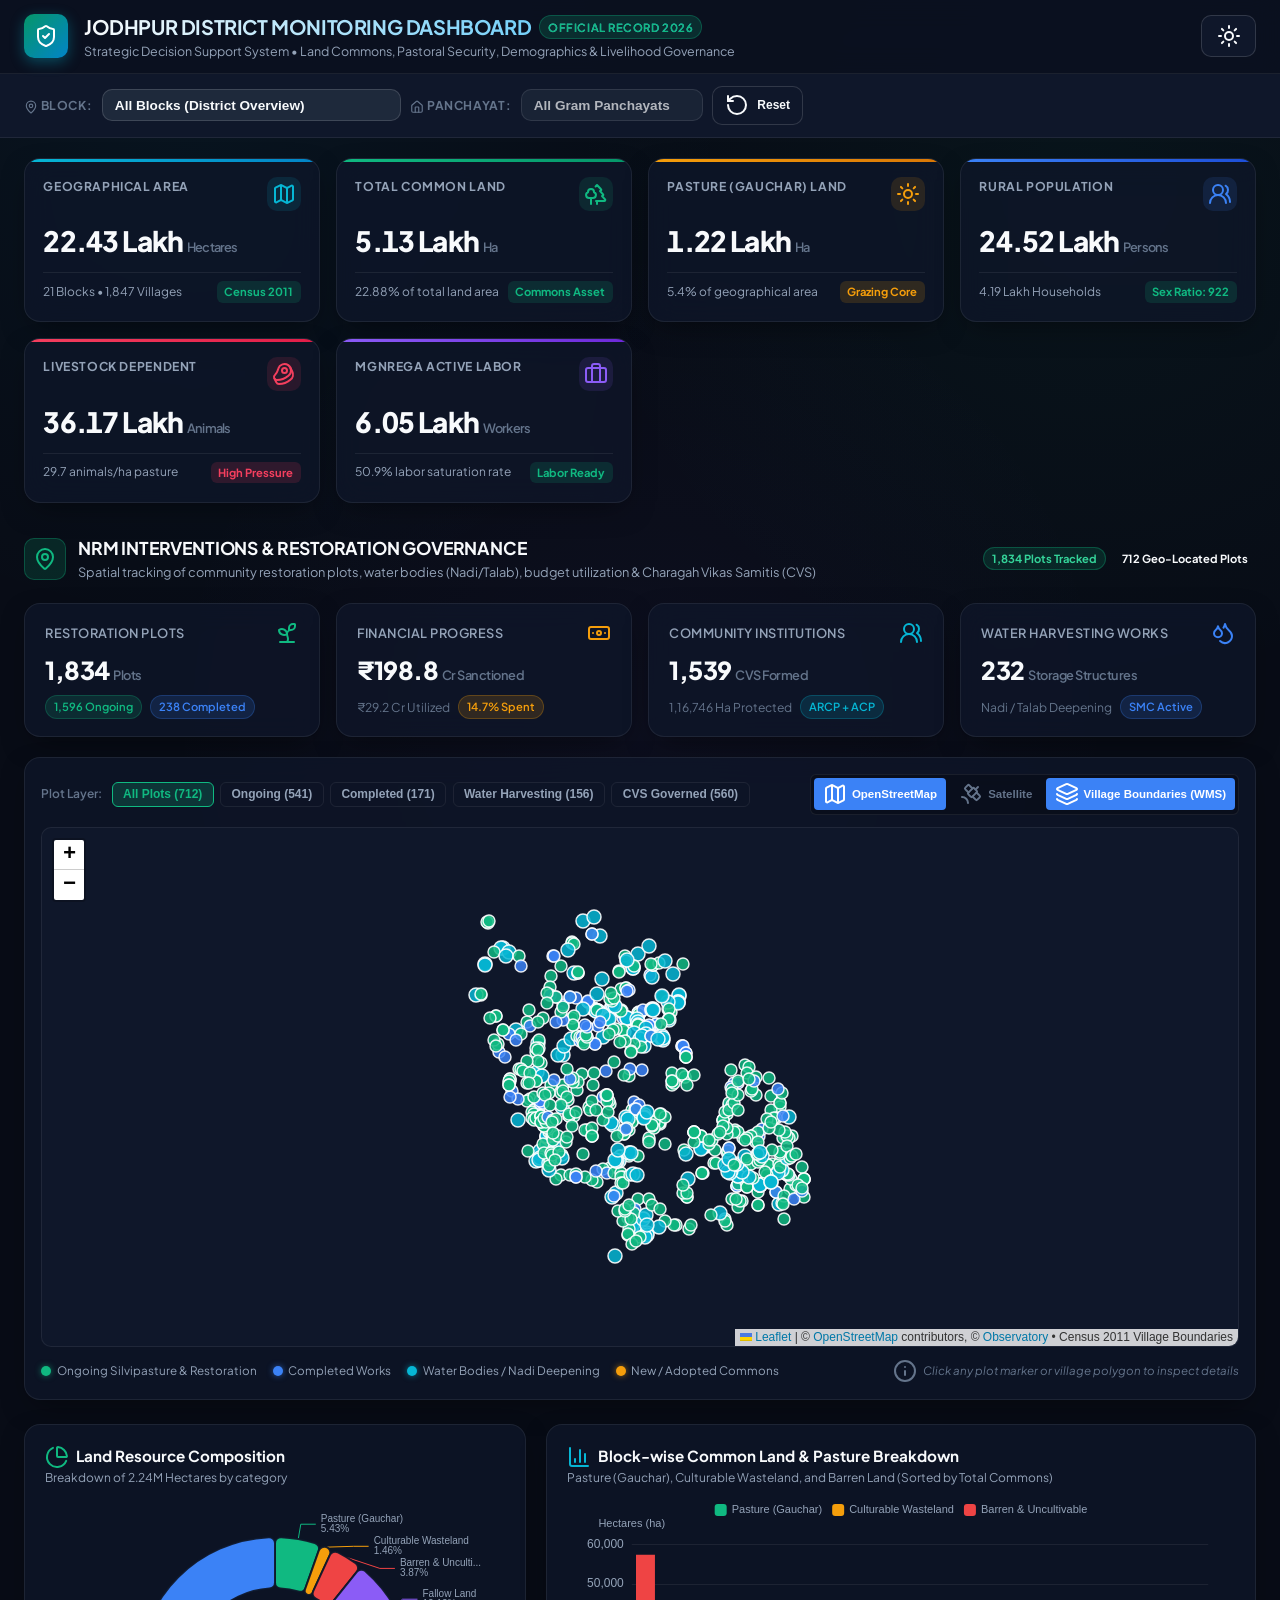
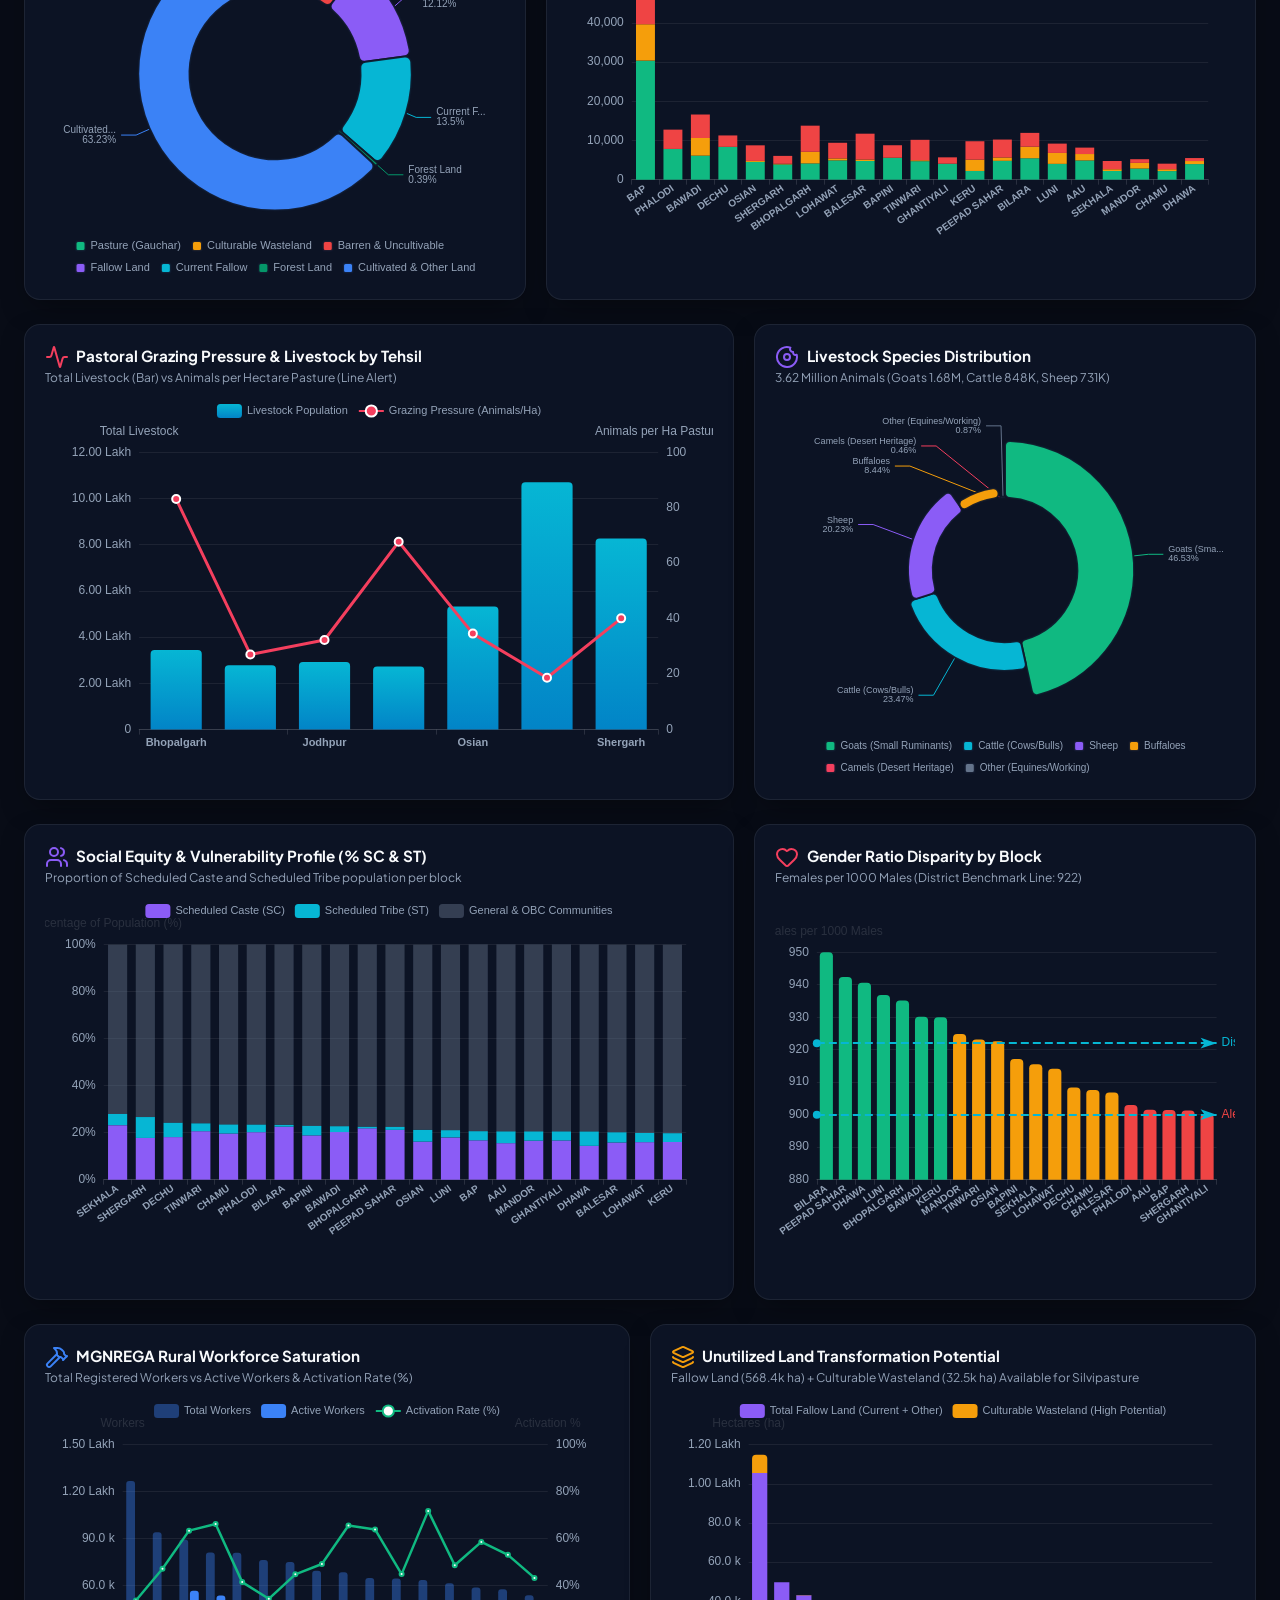
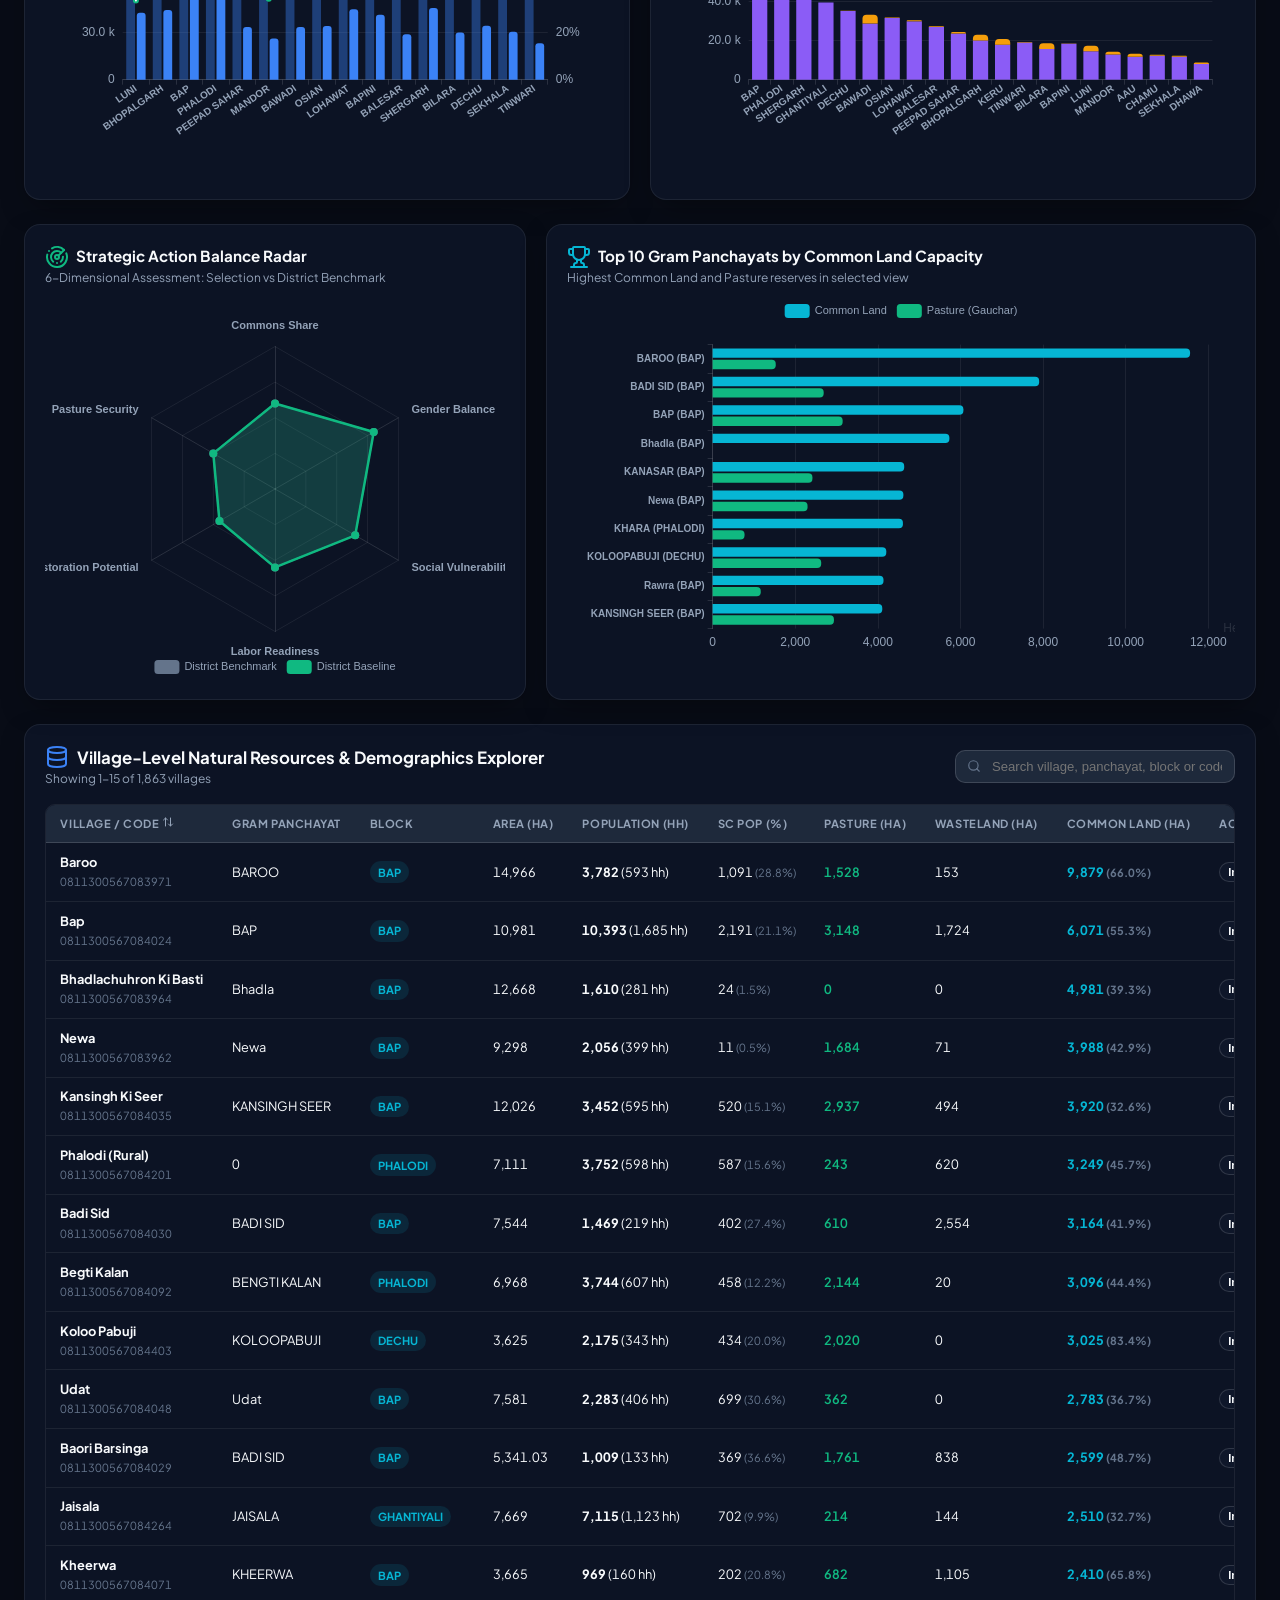
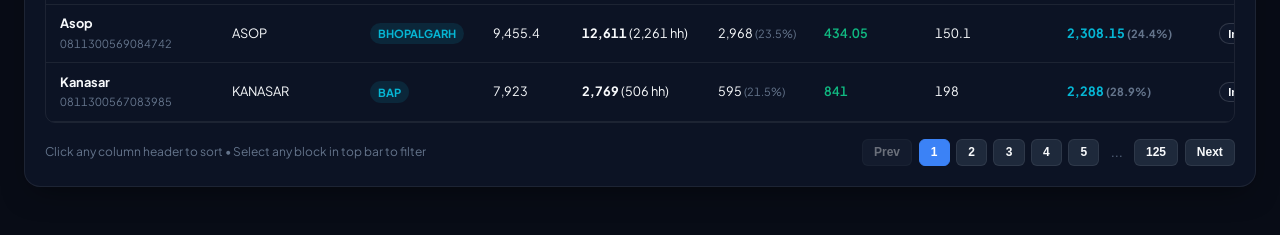
==== index.html @ 59f3d068 "initial Design" ====
<!DOCTYPE html>
<html lang="en" data-theme="dark">

<head>
  <meta charset="UTF-8">
  <meta name="viewport" content="width=device-width, initial-scale=1.0">
  <title>Jodhpur District Strategic Monitoring & Decision Support Dashboard | Natural Resources, Commons & Rural
    Governance</title>
  <meta name="description"
    content="Professional Decision Support System for Jodhpur District: Comprehensive monitoring of Land Commons, Pastureland (Gauchar), Wasteland Restoration, Livestock Grazing Pressure, Demographics, and MGNREGA Workforce.">
  <meta name="referrer" content="no-referrer-when-downgrade">

  <!-- Google Fonts: Plus Jakarta Sans & Inter -->
  <link rel="preconnect" href="https://fonts.googleapis.com">
  <link rel="preconnect" href="https://fonts.gstatic.com" crossorigin>
  <link
    href="https://fonts.googleapis.com/css2?family=Plus+Jakarta+Sans:wght@400;500;600;700;800&family=Inter:wght@400;500;600;700&display=swap"
    rel="stylesheet">

  <!-- Stylesheets -->
  <link rel="stylesheet" href="assets/css/leaflet.css">
  <link rel="stylesheet" href="assets/css/style.css">
</head>

<body>

  <!-- Global Loader -->
  <div id="global-loader"
    style="position:fixed;inset:0;background:rgba(8,12,22,0.85);backdrop-filter:blur(10px);z-index:9999;display:none;align-items:center;justify-content:center;flex-direction:column;gap:1rem;color:#f8fafc;">
    <div
      style="width:48px;height:48px;border:3px solid rgba(56,189,248,0.2);border-top-color:#38bdf8;border-radius:50%;animation:spin 0.8s linear infinite;">
    </div>
    <div style="font-weight:600;font-size:0.9rem;letter-spacing:0.02em;">Loading Jodhpur Analytics Data...</div>
  </div>
  <style>
    @keyframes spin {
      to {
        transform: rotate(360deg);
      }
    }
  </style>

  <!-- Application Header -->
  <header class="app-header">
    <div class="header-container">
      <div class="brand-section">
        <div class="brand-icon">
          <i data-lucide="shield-check"></i>
        </div>
        <div class="brand-title">
          <h1>
            JODHPUR DISTRICT MONITORING DASHBOARD
            <span class="brand-badge">Official Record 2026</span>
          </h1>
          <div class="brand-subtitle">Strategic Decision Support System • Land Commons, Pastoral Security, Demographics
            & Livelihood Governance</div>
        </div>
      </div>

      <div class="header-actions">
        <!-- Side-by-Side Compare Button -->
        <!-- <button id="open-compare-btn" class="btn-pill" title="Compare any 2 blocks side-by-side">
          <i data-lucide="columns-2"></i> Compare Blocks
        </button> -->

        <!-- Export Excel -->
        <!-- <button id="export-excel-btn" class="btn-pill emerald" title="Export currently filtered village data to Excel">
          <i data-lucide="sheet"></i> Export Excel
        </button> -->

        <!-- Print / PDF -->
        <!-- <button id="print-report-btn" class="btn-pill" title="Print or save as executive PDF report">
          <i data-lucide="printer"></i> PDF Report
        </button> -->

        <!-- Theme Toggle -->
        <button id="theme-toggle-btn" class="btn-pill" title="Toggle Dark / Light Theme" aria-label="Toggle theme">
          <i id="theme-icon" data-lucide="sun"></i>
        </button>
      </div>
    </div>
  </header>

  <!-- Strategic Filter & Decision Bar -->
  <nav class="filter-bar" aria-label="Filters and decision triggers">
    <div class="filter-container">
      <div class="filter-group">
        <span class="filter-label"><i data-lucide="map-pin"
            style="width:14px;height:14px;display:inline-block;vertical-align:middle;"></i> Block:</span>
        <select id="block-select" class="custom-select" aria-label="Select Block">
          <option value="ALL">All Blocks (District Overview)</option>
        </select>

        <span class="filter-label"><i data-lucide="home"
            style="width:14px;height:14px;display:inline-block;vertical-align:middle;"></i> Panchayat:</span>
        <select id="panchayat-select" class="custom-select" aria-label="Select Gram Panchayat" disabled>
          <option value="ALL">All Gram Panchayats</option>
        </select>

        <button id="reset-filters-btn" class="btn-pill" style="padding:0.4rem 0.75rem;font-size:0.75rem;">
          <i data-lucide="rotate-ccw"></i> Reset
        </button>
      </div>

      <!-- Quick Decision Triggers -->
      <!-- <div class="decision-tags" role="toolbar" aria-label="Quick Decision Filters">
        <span class="filter-label">Decision Filters:</span>
        <button class="decision-tag active" data-filter="ALL">
          <i data-lucide="layout-grid"></i> All District
        </button>
        <button class="decision-tag alert" data-filter="CRITICAL_PASTURE_DEFICIT" title="Blocks with acute grazing stress & pasture deficits">
          <i data-lucide="alert-triangle"></i> 🚨 Pasture Deficit
        </button>
        <button class="decision-tag opportunity" data-filter="HIGH_RESTORATION_POTENTIAL" title="Blocks with high culturable wasteland & restoration scope">
          <i data-lucide="sprout"></i> 🌱 Wasteland Scope
        </button>
        <button class="decision-tag equity" data-filter="HIGH_MARGINALIZED_POP" title="Blocks with high SC & ST population (>25%)">
          <i data-lucide="users"></i> 👥 SC/ST Priority
        </button>
        <button class="decision-tag" data-filter="LABOR_SURPLUS_AVAILABLE" title="Blocks with high MGNREGA workforce activation">
          <i data-lucide="hammer"></i> 💼 Active Labor
        </button>
        <button class="decision-tag" data-filter="GENDER_RATIO_ALERT" title="Blocks with sex ratio below 915 females / 1000 males">
          <i data-lucide="scale"></i> ⚖️ Low Sex Ratio
        </button>
      </div> -->
    </div>
  </nav>

  <!-- Main Canvas -->
  <main class="main-canvas">

    <!-- Action Directives Banner -->
    <!-- <section class="action-banner" aria-live="polite">
      <div class="action-banner-text">
        <div class="action-banner-icon">
          <i data-lucide="bell-ring"></i>
        </div>
        <div class="action-banner-content">
          <h4 id="action-banner-title">Jodhpur District Strategic Overview — 21 Blocks, 642 Panchayats, 1,863 Villages
          </h4>
          <p id="action-banner-desc">Total Geographical Area: 2.24 Million Ha | Common Land: 513,121 Ha (22.9%) | 3.62
            Million Livestock dependent on 121,883 Ha Pasture.</p>
        </div>
      </div>
      <div>
        <span id="action-banner-badge" class="decision-badge green">District Active</span>
      </div>
    </section> -->

    <!-- Executive KPI Grid (6 Cards) -->
    <section class="kpi-grid" aria-label="District Summary Metrics">
      <!-- 1. Total Land -->
      <article class="kpi-card"
        style="--kpi-gradient:var(--grad-cyan);--kpi-bg:rgba(6,182,212,0.12);--kpi-color:var(--accent-cyan);">
        <div class="kpi-header">
          <span class="kpi-title">Geographical Area</span>
          <div class="kpi-icon-wrap"><i data-lucide="map"></i></div>
        </div>
        <div class="kpi-value-row">
          <span id="kpi-area-val" class="kpi-value">2.24 M <span class="kpi-unit">Hectares</span></span>
        </div>
        <div class="kpi-footer">
          <span id="kpi-area-sub">21 Blocks • 1,863 Villages</span>
          <span class="kpi-badge">Census 2011</span>
        </div>
      </article>

      <!-- 2. Common Land -->
      <article class="kpi-card"
        style="--kpi-gradient:var(--grad-emerald);--kpi-bg:rgba(16,185,129,0.12);--kpi-color:var(--accent-emerald);">
        <div class="kpi-header">
          <span class="kpi-title">Total Common Land</span>
          <div class="kpi-icon-wrap"><i data-lucide="trees"></i></div>
        </div>
        <div class="kpi-value-row">
          <span id="kpi-commons-val" class="kpi-value">507.9 k <span class="kpi-unit">Ha</span></span>
        </div>
        <div class="kpi-footer">
          <span id="kpi-commons-sub">22.9% of district land</span>
          <span class="kpi-badge">Commons Asset</span>
        </div>
      </article>

      <!-- 3. Pasture Land -->
      <article class="kpi-card"
        style="--kpi-gradient:var(--grad-amber);--kpi-bg:rgba(245,158,11,0.12);--kpi-color:var(--accent-amber);">
        <div class="kpi-header">
          <span class="kpi-title">Pasture (Gauchar) Land</span>
          <div class="kpi-icon-wrap"><i data-lucide="sun"></i></div>
        </div>
        <div class="kpi-value-row">
          <span id="kpi-pasture-val" class="kpi-value">121.1 k <span class="kpi-unit">Ha</span></span>
        </div>
        <div class="kpi-footer">
          <span id="kpi-pasture-sub">5.5% of total land</span>
          <span class="kpi-badge warn">Grazing Core</span>
        </div>
      </article>

      <!-- 4. Population & Households -->
      <article class="kpi-card"
        style="--kpi-gradient:var(--grad-blue);--kpi-bg:rgba(59,130,246,0.12);--kpi-color:var(--accent-blue);">
        <div class="kpi-header">
          <span class="kpi-title">Rural Population</span>
          <div class="kpi-icon-wrap"><i data-lucide="users-2"></i></div>
        </div>
        <div class="kpi-value-row">
          <span id="kpi-pop-val" class="kpi-value">2.42 M <span class="kpi-unit">Persons</span></span>
        </div>
        <div class="kpi-footer">
          <span id="kpi-pop-sub">414,223 Households</span>
          <span class="kpi-badge">Sex Ratio: 922</span>
        </div>
      </article>

      <!-- 5. Livestock Dependent -->
      <article class="kpi-card"
        style="--kpi-gradient:var(--grad-rose);--kpi-bg:rgba(244,63,94,0.12);--kpi-color:var(--accent-rose);">
        <div class="kpi-header">
          <span class="kpi-title">Livestock Dependent</span>
          <div class="kpi-icon-wrap"><i data-lucide="beef"></i></div>
        </div>
        <div class="kpi-value-row">
          <span id="kpi-livestock-val" class="kpi-value">3.62 M <span class="kpi-unit">Animals</span></span>
        </div>
        <div class="kpi-footer">
          <span id="kpi-livestock-sub">29.9 animals/ha pasture</span>
          <span class="kpi-badge alert">High Pressure</span>
        </div>
      </article>

      <!-- 6. MGNREGA Active Workforce -->
      <article class="kpi-card"
        style="--kpi-gradient:var(--grad-violet);--kpi-bg:rgba(139,92,246,0.12);--kpi-color:var(--accent-violet);">
        <div class="kpi-header">
          <span class="kpi-title">MGNREGA Active Labor</span>
          <div class="kpi-icon-wrap"><i data-lucide="briefcase"></i></div>
        </div>
        <div class="kpi-value-row">
          <span id="kpi-mgnrega-val" class="kpi-value">603.6 k <span class="kpi-unit">Workers</span></span>
        </div>
        <div class="kpi-footer">
          <span id="kpi-mgnrega-sub">443,892 Active Job Cards</span>
          <span class="kpi-badge">Labor Ready</span>
        </div>
      </article>
    </section>

    <!-- SECTION: NRM Restoration Interventions & Geo-Spatial Map -->
    <section class="nrm-section" aria-label="NRM Interventions and Geo-Spatial Base Map">
      <div class="nrm-section-header">
        <div class="nrm-title-group">
          <div class="nrm-icon-badge">
            <i data-lucide="map-pin"></i>
          </div>
          <div>
            <h2>NRM INTERVENTIONS & RESTORATION GOVERNANCE</h2>
            <p class="nrm-subtitle">Spatial tracking of community restoration plots, water bodies (Nadi/Talab), budget
              utilization & Charagah Vikas Samitis (CVS)</p>
          </div>
        </div>
        <div class="nrm-badge-group">
          <span class="decision-badge green" id="nrm-total-plots-badge">1,834 Plots Tracked</span>
          <span class="decision-badge blue" id="nrm-mapped-plots-badge">712 Geo-Located Plots</span>
        </div>
      </div>

      <!-- 4 NRM Key Metric Cards -->
      <div class="nrm-kpi-grid">
        <div class="nrm-kpi-card">
          <div class="nrm-kpi-head">
            <span class="nrm-kpi-label">Restoration Plots</span>
            <i data-lucide="sprout" style="color:var(--accent-emerald);"></i>
          </div>
          <div class="nrm-kpi-val" id="nrm-plots-val">1,834 <span class="kpi-unit">Plots</span></div>
          <div class="nrm-kpi-sub" id="nrm-plots-sub">
            <span class="status-pill green">1,121 Ongoing</span>
            <span class="status-pill blue">219 Completed</span>
          </div>
        </div>

        <div class="nrm-kpi-card">
          <div class="nrm-kpi-head">
            <span class="nrm-kpi-label">Financial Progress</span>
            <i data-lucide="banknote" style="color:var(--accent-amber);"></i>
          </div>
          <div class="nrm-kpi-val" id="nrm-budget-val">₹198.8 <span class="kpi-unit">Cr Sanctioned</span></div>
          <div class="nrm-kpi-sub" id="nrm-budget-sub">
            <span>₹29.2 Cr Utilized</span>
            <span class="status-pill amber">14.7% Spent</span>
          </div>
        </div>

        <div class="nrm-kpi-card">
          <div class="nrm-kpi-head">
            <span class="nrm-kpi-label">Community Institutions</span>
            <i data-lucide="users-2" style="color:var(--accent-cyan);"></i>
          </div>
          <div class="nrm-kpi-val" id="nrm-cvs-val">1,539 <span class="kpi-unit">CVS Formed</span></div>
          <div class="nrm-kpi-sub" id="nrm-cvs-sub">
            <span>116,746 Ha Protected</span>
            <span class="status-pill cyan">ARCP + ACP</span>
          </div>
        </div>

        <div class="nrm-kpi-card">
          <div class="nrm-kpi-head">
            <span class="nrm-kpi-label">Water Harvesting Works</span>
            <i data-lucide="droplets" style="color:var(--accent-blue);"></i>
          </div>
          <div class="nrm-kpi-val" id="nrm-water-val">232 <span class="kpi-unit">Storage Structures</span></div>
          <div class="nrm-kpi-sub" id="nrm-water-sub">
            <span>Nadi / Talab Deepening</span>
            <span class="status-pill blue">SMC Active</span>
          </div>
        </div>
      </div>

      <!-- Interactive Map Card -->
      <div class="map-card">
        <div class="map-card-toolbar">
          <div class="map-filter-group" role="toolbar" aria-label="Map Plot Filters">
            <span class="map-filter-label">Plot Layer:</span>
            <button class="map-filter-btn active" data-map-filter="ALL">All Plots (<span
                id="map-cnt-all">712</span>)</button>
            <button class="map-filter-btn" data-map-filter="ONGOING">Ongoing (<span
                id="map-cnt-ongoing">480</span>)</button>
            <button class="map-filter-btn" data-map-filter="COMPLETED">Completed (<span
                id="map-cnt-completed">160</span>)</button>
            <button class="map-filter-btn" data-map-filter="WATER">Water Harvesting (<span
                id="map-cnt-water">110</span>)</button>
            <button class="map-filter-btn" data-map-filter="CVS">CVS Governed (<span
                id="map-cnt-cvs">620</span>)</button>
          </div>
          <div class="map-layer-selector">
            <button class="map-layer-btn active" data-layer="osm"><i data-lucide="map"></i> OpenStreetMap</button>
            <button class="map-layer-btn" data-layer="satellite"><i data-lucide="satellite"></i> Satellite</button>
            <button id="toggle-wms-boundary-btn" class="map-layer-btn active"
              title="Toggle 2011 Village Boundaries (GeoServer WMS dist_code = '910811300000000000')"><i
                data-lucide="layers"></i> Village Boundaries (WMS)</button>
          </div>
        </div>

        <!-- Leaflet Map Container -->
        <div id="nrm-map" class="map-container"></div>

        <!-- Map Footer & Legend -->
        <div class="map-footer">
          <div class="map-legend">
            <span class="legend-item"><span class="legend-dot green"></span> Ongoing Silvipasture & Restoration</span>
            <span class="legend-item"><span class="legend-dot blue"></span> Completed Works</span>
            <span class="legend-item"><span class="legend-dot cyan"></span> Water Bodies / Nadi Deepening</span>
            <span class="legend-item"><span class="legend-dot amber"></span> New / Adopted Commons</span>
          </div>
          <div class="map-hint" id="map-status-info">
            <i data-lucide="info"></i> Click any plot marker or village polygon to inspect details
          </div>
        </div>
      </div>
    </section>
    <section class="charts-grid-2">
      <!-- Donut: Land Use Composition -->
      <div class="chart-card col-5">
        <div class="chart-card-header">
          <div class="chart-title-wrap">
            <h3><i data-lucide="pie-chart" style="color:var(--accent-emerald);"></i> Land Resource Composition</h3>
            <p>Breakdown of 2.24M Hectares by category</p>
          </div>
        </div>
        <div id="chart-land-distribution" class="chart-container"></div>
      </div>

      <!-- Stacked Bar: Block-wise Commons & Pasture -->
      <div class="chart-card col-7">
        <div class="chart-card-header">
          <div class="chart-title-wrap">
            <h3><i data-lucide="bar-chart-3" style="color:var(--accent-cyan);"></i> Block-wise Common Land & Pasture
              Breakdown</h3>
            <p>Pasture (Gauchar), Culturable Wasteland, and Barren Land (Sorted by Total Commons)</p>
          </div>
        </div>
        <div id="chart-commons-bar" class="chart-container"></div>
      </div>
    </section>

    <!-- SECTION C: Pastoral Economy & Grazing Stress -->
    <section class="charts-grid-2">
      <!-- Dual Axis: Tehsil Grazing Pressure -->
      <div class="chart-card col-7">
        <div class="chart-card-header">
          <div class="chart-title-wrap">
            <h3><i data-lucide="activity" style="color:var(--accent-rose);"></i> Pastoral Grazing Pressure & Livestock
              by Tehsil</h3>
            <p>Total Livestock (Bar) vs Animals per Hectare Pasture (Line Alert)</p>
          </div>
        </div>
        <div id="chart-grazing-pressure" class="chart-container"></div>
      </div>

      <!-- Polar Area: Livestock Species -->
      <div class="chart-card col-5">
        <div class="chart-card-header">
          <div class="chart-title-wrap">
            <h3><i data-lucide="donut" style="color:var(--accent-violet);"></i> Livestock Species Distribution</h3>
            <p>3.62 Million Animals (Goats 1.68M, Cattle 848K, Sheep 731K)</p>
          </div>
        </div>
        <div id="chart-livestock-species" class="chart-container"></div>
      </div>
    </section>

    <!-- SECTION D: Social Inclusion & Demographic Disparity -->
    <section class="charts-grid-2">
      <!-- Stacked: Social Equity -->
      <div class="chart-card col-7">
        <div class="chart-card-header">
          <div class="chart-title-wrap">
            <h3><i data-lucide="users" style="color:var(--accent-violet);"></i> Social Equity & Vulnerability Profile (%
              SC & ST)</h3>
            <p>Proportion of Scheduled Caste and Scheduled Tribe population per block</p>
          </div>
        </div>
        <div id="chart-social-equity" class="chart-container"></div>
      </div>

      <!-- Bar: Sex Ratio -->
      <div class="chart-card col-5">
        <div class="chart-card-header">
          <div class="chart-title-wrap">
            <h3><i data-lucide="heart" style="color:var(--accent-rose);"></i> Gender Ratio Disparity by Block</h3>
            <p>Females per 1000 Males (District Benchmark Line: 922)</p>
          </div>
        </div>
        <div id="chart-sex-ratio" class="chart-container"></div>
      </div>
    </section>

    <!-- SECTION E: Labor Capacity & Unutilized Land Transformation -->
    <section class="charts-grid-2">
      <!-- MGNREGA Saturation -->
      <div class="chart-card col-6">
        <div class="chart-card-header">
          <div class="chart-title-wrap">
            <h3><i data-lucide="hammer" style="color:var(--accent-blue);"></i> MGNREGA Rural Workforce Saturation</h3>
            <p>Total Registered Workers vs Active Workers & Activation Rate (%)</p>
          </div>
        </div>
        <div id="chart-mgnrega" class="chart-container"></div>
      </div>

      <!-- Fallow & Wasteland -->
      <div class="chart-card col-6">
        <div class="chart-card-header">
          <div class="chart-title-wrap">
            <h3><i data-lucide="layers" style="color:var(--accent-amber);"></i> Unutilized Land Transformation Potential
            </h3>
            <p>Fallow Land (568.4k ha) + Culturable Wasteland (32.5k ha) Available for Silvipasture</p>
          </div>
        </div>
        <div id="chart-fallow-wasteland" class="chart-container"></div>
      </div>
    </section>

    <!-- SECTION F: Multi-Dimensional Action Radar & Top Panchayats -->
    <section class="charts-grid-2">
      <!-- Radar: Strategic Pillars -->
      <div class="chart-card col-5">
        <div class="chart-card-header">
          <div class="chart-title-wrap">
            <h3><i data-lucide="radar" style="color:var(--accent-emerald);"></i> Strategic Action Balance Radar</h3>
            <p>6-Dimensional Assessment: Selection vs District Benchmark</p>
          </div>
        </div>
        <div id="chart-strategic-radar" class="chart-container"></div>
      </div>

      <!-- Horizontal Bar: Top Panchayats -->
      <div class="chart-card col-7">
        <div class="chart-card-header">
          <div class="chart-title-wrap">
            <h3><i data-lucide="trophy" style="color:var(--accent-cyan);"></i> Top 10 Gram Panchayats by Common Land
              Capacity</h3>
            <p>Highest Common Land and Pasture reserves in selected view</p>
          </div>
        </div>
        <div id="chart-top-panchayats" class="chart-container"></div>
      </div>
    </section>

    <!-- SECTION G: Interactive Village Data Explorer & Table -->
    <section class="table-card" aria-label="Village Dataset Explorer">
      <div class="table-toolbar">
        <div>
          <h3 style="font-size:1.05rem;font-weight:700;display:flex;align-items:center;gap:0.5rem;">
            <i data-lucide="database" style="color:var(--accent-blue);"></i>
            Village-Level Natural Resources & Demographics Explorer
          </h3>
          <p id="table-count-info" style="font-size:0.75rem;color:var(--text-secondary);">Showing 1,863 Villages across
            Jodhpur District</p>
        </div>

        <div style="display:flex;align-items:center;gap:0.75rem;flex-wrap:wrap;">
          <div class="search-input-wrap">
            <i data-lucide="search" class="search-icon"></i>
            <input type="text" id="village-search" class="search-input"
              placeholder="Search village, panchayat, block or code..." aria-label="Search village records">
          </div>
          <!-- <button class="btn-pill emerald" onclick="document.getElementById('export-excel-btn').click();">
            <i data-lucide="download"></i> Excel Export
          </button> -->
        </div>
      </div>

      <div class="table-responsive">
        <table class="data-table" id="village-table">
          <thead>
            <tr>
              <th onclick="window.sortTable('v')" title="Sort by Village Name">Village / Code <i
                  data-lucide="arrow-up-down" style="width:12px;height:12px;display:inline;"></i></th>
              <th onclick="window.sortTable('p')" title="Sort by Panchayat">Gram Panchayat</th>
              <th onclick="window.sortTable('b')" title="Sort by Block">Block</th>
              <th onclick="window.sortTable('ga')" title="Sort by Geographical Area">Area (ha)</th>
              <th onclick="window.sortTable('pop')" title="Sort by Population">Population (HH)</th>
              <th onclick="window.sortTable('sc')" title="Sort by SC Population">SC Pop (%)</th>
              <th onclick="window.sortTable('pas')" title="Sort by Pasture Land">Pasture (ha)</th>
              <th onclick="window.sortTable('cw')" title="Sort by Wasteland">Wasteland (ha)</th>
              <th onclick="window.sortTable('com')" title="Sort by Common Land">Common Land (ha)</th>
              <th>Action</th>
            </tr>
          </thead>
          <tbody id="village-table-body">
            <!-- Dynamic rows populated via JS -->
          </tbody>
        </table>
      </div>

      <div class="table-pagination">
        <div style="font-size:0.75rem;color:var(--text-muted);">Click any column header to sort • Select any block in
          top bar to filter</div>
        <div id="pagination-buttons" class="pagination-controls"></div>
      </div>
    </section>

  </main>

  <!-- Side-by-Side Comparison Modal -->
  <div id="compare-modal" class="modal-overlay" role="dialog" aria-modal="true" aria-labelledby="compare-modal-title">
    <div class="modal-dialog">
      <div class="modal-header">
        <h3 id="compare-modal-title"><i data-lucide="columns-2"
            style="color:var(--accent-blue);display:inline-block;vertical-align:middle;margin-right:6px;"></i> Block
          Side-by-Side Comparison</h3>
        <button id="close-compare-btn" class="modal-close-btn" aria-label="Close modal">&times;</button>
      </div>

      <div class="compare-selectors">
        <div class="compare-block-box">
          <label style="font-size:0.78rem;font-weight:700;color:var(--accent-cyan);">Primary Block (Cyan):</label>
          <select id="compare-block-1" class="custom-select"></select>
        </div>
        <div class="compare-block-box">
          <label style="font-size:0.78rem;font-weight:700;color:var(--accent-amber);">Comparison Block (Amber):</label>
          <select id="compare-block-2" class="custom-select"></select>
        </div>
      </div>

      <div class="compare-grid">
        <div class="chart-card">
          <div class="chart-title-wrap">
            <h3>Multi-Pillar Strategic Radar</h3>
            <p>Commons, Pasture, Labor, Vulnerability & Gender</p>
          </div>
          <div id="compare-radar-chart" class="chart-container medium"></div>
        </div>
        <div class="chart-card">
          <div class="chart-title-wrap">
            <h3>Resource & Population Metrics</h3>
            <p>Direct volume comparison</p>
          </div>
          <div id="compare-bar-chart" class="chart-container medium"></div>
        </div>
      </div>
    </div>
  </div>

  <!-- Scripts -->
  <script src="assets/js/echarts.min.js"></script>
  <script src="assets/js/leaflet.js"></script>
  <script src="assets/js/lucide.min.js"></script>
  <script src="assets/js/xlsx.full.min.js"></script>
  <script src="assets/js/dashboard.js"></script>
</body>

</html>
---- assets/css/leaflet.css ----
/* required styles */

.leaflet-pane,
.leaflet-tile,
.leaflet-marker-icon,
.leaflet-marker-shadow,
.leaflet-tile-container,
.leaflet-pane > svg,
.leaflet-pane > canvas,
.leaflet-zoom-box,
.leaflet-image-layer,
.leaflet-layer {
	position: absolute;
	left: 0;
	top: 0;
	}
.leaflet-container {
	overflow: hidden;
	}
.leaflet-tile,
.leaflet-marker-icon,
.leaflet-marker-shadow {
	-webkit-user-select: none;
	   -moz-user-select: none;
	        user-select: none;
	  -webkit-user-drag: none;
	}
/* Prevents IE11 from highlighting tiles in blue */
.leaflet-tile::selection {
	background: transparent;
}
/* Safari renders non-retina tile on retina better with this, but Chrome is worse */
.leaflet-safari .leaflet-tile {
	image-rendering: -webkit-optimize-contrast;
	}
/* hack that prevents hw layers "stretching" when loading new tiles */
.leaflet-safari .leaflet-tile-container {
	width: 1600px;
	height: 1600px;
	-webkit-transform-origin: 0 0;
	}
.leaflet-marker-icon,
.leaflet-marker-shadow {
	display: block;
	}
/* .leaflet-container svg: reset svg max-width decleration shipped in Joomla! (joomla.org) 3.x */
/* .leaflet-container img: map is broken in FF if you have max-width: 100% on tiles */
.leaflet-container .leaflet-overlay-pane svg {
	max-width: none !important;
	max-height: none !important;
	}
.leaflet-container .leaflet-marker-pane img,
.leaflet-container .leaflet-shadow-pane img,
.leaflet-container .leaflet-tile-pane img,
.leaflet-container img.leaflet-image-layer,
.leaflet-container .leaflet-tile {
	max-width: none !important;
	max-height: none !important;
	width: auto;
	padding: 0;
	}

.leaflet-container img.leaflet-tile {
	/* See: https://bugs.chromium.org/p/chromium/issues/detail?id=600120 */
	mix-blend-mode: plus-lighter;
}

.leaflet-container.leaflet-touch-zoom {
	-ms-touch-action: pan-x pan-y;
	touch-action: pan-x pan-y;
	}
.leaflet-container.leaflet-touch-drag {
	-ms-touch-action: pinch-zoom;
	/* Fallback for FF which doesn't support pinch-zoom */
	touch-action: none;
	touch-action: pinch-zoom;
}
.leaflet-container.leaflet-touch-drag.leaflet-touch-zoom {
	-ms-touch-action: none;
	touch-action: none;
}
.leaflet-container {
	-webkit-tap-highlight-color: transparent;
}
.leaflet-container a {
	-webkit-tap-highlight-color: rgba(51, 181, 229, 0.4);
}
.leaflet-tile {
	filter: inherit;
	visibility: hidden;
	}
.leaflet-tile-loaded {
	visibility: inherit;
	}
.leaflet-zoom-box {
	width: 0;
	height: 0;
	-moz-box-sizing: border-box;
	     box-sizing: border-box;
	z-index: 800;
	}
/* workaround for https://bugzilla.mozilla.org/show_bug.cgi?id=888319 */
.leaflet-overlay-pane svg {
	-moz-user-select: none;
	}

.leaflet-pane         { z-index: 400; }

.leaflet-tile-pane    { z-index: 200; }
.leaflet-overlay-pane { z-index: 400; }
.leaflet-shadow-pane  { z-index: 500; }
.leaflet-marker-pane  { z-index: 600; }
.leaflet-tooltip-pane   { z-index: 650; }
.leaflet-popup-pane   { z-index: 700; }

.leaflet-map-pane canvas { z-index: 100; }
.leaflet-map-pane svg    { z-index: 200; }

.leaflet-vml-shape {
	width: 1px;
	height: 1px;
	}
.lvml {
	behavior: url(#default#VML);
	display: inline-block;
	position: absolute;
	}


/* control positioning */

.leaflet-control {
	position: relative;
	z-index: 800;
	pointer-events: visiblePainted; /* IE 9-10 doesn't have auto */
	pointer-events: auto;
	}
.leaflet-top,
.leaflet-bottom {
	position: absolute;
	z-index: 1000;
	pointer-events: none;
	}
.leaflet-top {
	top: 0;
	}
.leaflet-right {
	right: 0;
	}
.leaflet-bottom {
	bottom: 0;
	}
.leaflet-left {
	left: 0;
	}
.leaflet-control {
	float: left;
	clear: both;
	}
.leaflet-right .leaflet-control {
	float: right;
	}
.leaflet-top .leaflet-control {
	margin-top: 10px;
	}
.leaflet-bottom .leaflet-control {
	margin-bottom: 10px;
	}
.leaflet-left .leaflet-control {
	margin-left: 10px;
	}
.leaflet-right .leaflet-control {
	margin-right: 10px;
	}


/* zoom and fade animations */

.leaflet-fade-anim .leaflet-popup {
	opacity: 0;
	-webkit-transition: opacity 0.2s linear;
	   -moz-transition: opacity 0.2s linear;
	        transition: opacity 0.2s linear;
	}
.leaflet-fade-anim .leaflet-map-pane .leaflet-popup {
	opacity: 1;
	}
.leaflet-zoom-animated {
	-webkit-transform-origin: 0 0;
	    -ms-transform-origin: 0 0;
	        transform-origin: 0 0;
	}
svg.leaflet-zoom-animated {
	will-change: transform;
}

.leaflet-zoom-anim .leaflet-zoom-animated {
	-webkit-transition: -webkit-transform 0.25s cubic-bezier(0,0,0.25,1);
	   -moz-transition:    -moz-transform 0.25s cubic-bezier(0,0,0.25,1);
	        transition:         transform 0.25s cubic-bezier(0,0,0.25,1);
	}
.leaflet-zoom-anim .leaflet-tile,
.leaflet-pan-anim .leaflet-tile {
	-webkit-transition: none;
	   -moz-transition: none;
	        transition: none;
	}

.leaflet-zoom-anim .leaflet-zoom-hide {
	visibility: hidden;
	}


/* cursors */

.leaflet-interactive {
	cursor: pointer;
	}
.leaflet-grab {
	cursor: -webkit-grab;
	cursor:    -moz-grab;
	cursor:         grab;
	}
.leaflet-crosshair,
.leaflet-crosshair .leaflet-interactive {
	cursor: crosshair;
	}
.leaflet-popup-pane,
.leaflet-control {
	cursor: auto;
	}
.leaflet-dragging .leaflet-grab,
.leaflet-dragging .leaflet-grab .leaflet-interactive,
.leaflet-dragging .leaflet-marker-draggable {
	cursor: move;
	cursor: -webkit-grabbing;
	cursor:    -moz-grabbing;
	cursor:         grabbing;
	}

/* marker & overlays interactivity */
.leaflet-marker-icon,
.leaflet-marker-shadow,
.leaflet-image-layer,
.leaflet-pane > svg path,
.leaflet-tile-container {
	pointer-events: none;
	}

.leaflet-marker-icon.leaflet-interactive,
.leaflet-image-layer.leaflet-interactive,
.leaflet-pane > svg path.leaflet-interactive,
svg.leaflet-image-layer.leaflet-interactive path {
	pointer-events: visiblePainted; /* IE 9-10 doesn't have auto */
	pointer-events: auto;
	}

/* visual tweaks */

.leaflet-container {
	background: #ddd;
	outline-offset: 1px;
	}
.leaflet-container a {
	color: #0078A8;
	}
.leaflet-zoom-box {
	border: 2px dotted #38f;
	background: rgba(255,255,255,0.5);
	}


/* general typography */
.leaflet-container {
	font-family: "Helvetica Neue", Arial, Helvetica, sans-serif;
	font-size: 12px;
	font-size: 0.75rem;
	line-height: 1.5;
	}


/* general toolbar styles */

.leaflet-bar {
	box-shadow: 0 1px 5px rgba(0,0,0,0.65);
	border-radius: 4px;
	}
.leaflet-bar a {
	background-color: #fff;
	border-bottom: 1px solid #ccc;
	width: 26px;
	height: 26px;
	line-height: 26px;
	display: block;
	text-align: center;
	text-decoration: none;
	color: black;
	}
.leaflet-bar a,
.leaflet-control-layers-toggle {
	background-position: 50% 50%;
	background-repeat: no-repeat;
	display: block;
	}
.leaflet-bar a:hover,
.leaflet-bar a:focus {
	background-color: #f4f4f4;
	}
.leaflet-bar a:first-child {
	border-top-left-radius: 4px;
	border-top-right-radius: 4px;
	}
.leaflet-bar a:last-child {
	border-bottom-left-radius: 4px;
	border-bottom-right-radius: 4px;
	border-bottom: none;
	}
.leaflet-bar a.leaflet-disabled {
	cursor: default;
	background-color: #f4f4f4;
	color: #bbb;
	}

.leaflet-touch .leaflet-bar a {
	width: 30px;
	height: 30px;
	line-height: 30px;
	}
.leaflet-touch .leaflet-bar a:first-child {
	border-top-left-radius: 2px;
	border-top-right-radius: 2px;
	}
.leaflet-touch .leaflet-bar a:last-child {
	border-bottom-left-radius: 2px;
	border-bottom-right-radius: 2px;
	}

/* zoom control */

.leaflet-control-zoom-in,
.leaflet-control-zoom-out {
	font: bold 18px 'Lucida Console', Monaco, monospace;
	text-indent: 1px;
	}

.leaflet-touch .leaflet-control-zoom-in, .leaflet-touch .leaflet-control-zoom-out  {
	font-size: 22px;
	}


/* layers control */

.leaflet-control-layers {
	box-shadow: 0 1px 5px rgba(0,0,0,0.4);
	background: #fff;
	border-radius: 5px;
	}
.leaflet-control-layers-toggle {
	background-image: url(images/layers.png);
	width: 36px;
	height: 36px;
	}
.leaflet-retina .leaflet-control-layers-toggle {
	background-image: url(images/layers-2x.png);
	background-size: 26px 26px;
	}
.leaflet-touch .leaflet-control-layers-toggle {
	width: 44px;
	height: 44px;
	}
.leaflet-control-layers .leaflet-control-layers-list,
.leaflet-control-layers-expanded .leaflet-control-layers-toggle {
	display: none;
	}
.leaflet-control-layers-expanded .leaflet-control-layers-list {
	display: block;
	position: relative;
	}
.leaflet-control-layers-expanded {
	padding: 6px 10px 6px 6px;
	color: #333;
	background: #fff;
	}
.leaflet-control-layers-scrollbar {
	overflow-y: scroll;
	overflow-x: hidden;
	padding-right: 5px;
	}
.leaflet-control-layers-selector {
	margin-top: 2px;
	position: relative;
	top: 1px;
	}
.leaflet-control-layers label {
	display: block;
	font-size: 13px;
	font-size: 1.08333em;
	}
.leaflet-control-layers-separator {
	height: 0;
	border-top: 1px solid #ddd;
	margin: 5px -10px 5px -6px;
	}

/* Default icon URLs */
.leaflet-default-icon-path { /* used only in path-guessing heuristic, see L.Icon.Default */
	background-image: url(images/marker-icon.png);
	}


/* attribution and scale controls */

.leaflet-container .leaflet-control-attribution {
	background: #fff;
	background: rgba(255, 255, 255, 0.8);
	margin: 0;
	}
.leaflet-control-attribution,
.leaflet-control-scale-line {
	padding: 0 5px;
	color: #333;
	line-height: 1.4;
	}
.leaflet-control-attribution a {
	text-decoration: none;
	}
.leaflet-control-attribution a:hover,
.leaflet-control-attribution a:focus {
	text-decoration: underline;
	}
.leaflet-attribution-flag {
	display: inline !important;
	vertical-align: baseline !important;
	width: 1em;
	height: 0.6669em;
	}
.leaflet-left .leaflet-control-scale {
	margin-left: 5px;
	}
.leaflet-bottom .leaflet-control-scale {
	margin-bottom: 5px;
	}
.leaflet-control-scale-line {
	border: 2px solid #777;
	border-top: none;
	line-height: 1.1;
	padding: 2px 5px 1px;
	white-space: nowrap;
	-moz-box-sizing: border-box;
	     box-sizing: border-box;
	background: rgba(255, 255, 255, 0.8);
	text-shadow: 1px 1px #fff;
	}
.leaflet-control-scale-line:not(:first-child) {
	border-top: 2px solid #777;
	border-bottom: none;
	margin-top: -2px;
	}
.leaflet-control-scale-line:not(:first-child):not(:last-child) {
	border-bottom: 2px solid #777;
	}

.leaflet-touch .leaflet-control-attribution,
.leaflet-touch .leaflet-control-layers,
.leaflet-touch .leaflet-bar {
	box-shadow: none;
	}
.leaflet-touch .leaflet-control-layers,
.leaflet-touch .leaflet-bar {
	border: 2px solid rgba(0,0,0,0.2);
	background-clip: padding-box;
	}


/* popup */

.leaflet-popup {
	position: absolute;
	text-align: center;
	margin-bottom: 20px;
	}
.leaflet-popup-content-wrapper {
	padding: 1px;
	text-align: left;
	border-radius: 12px;
	}
.leaflet-popup-content {
	margin: 13px 24px 13px 20px;
	line-height: 1.3;
	font-size: 13px;
	font-size: 1.08333em;
	min-height: 1px;
	}
.leaflet-popup-content p {
	margin: 17px 0;
	margin: 1.3em 0;
	}
.leaflet-popup-tip-container {
	width: 40px;
	height: 20px;
	position: absolute;
	left: 50%;
	margin-top: -1px;
	margin-left: -20px;
	overflow: hidden;
	pointer-events: none;
	}
.leaflet-popup-tip {
	width: 17px;
	height: 17px;
	padding: 1px;

	margin: -10px auto 0;
	pointer-events: auto;

	-webkit-transform: rotate(45deg);
	   -moz-transform: rotate(45deg);
	    -ms-transform: rotate(45deg);
	        transform: rotate(45deg);
	}
.leaflet-popup-content-wrapper,
.leaflet-popup-tip {
	background: white;
	color: #333;
	box-shadow: 0 3px 14px rgba(0,0,0,0.4);
	}
.leaflet-container a.leaflet-popup-close-button {
	position: absolute;
	top: 0;
	right: 0;
	border: none;
	text-align: center;
	width: 24px;
	height: 24px;
	font: 16px/24px Tahoma, Verdana, sans-serif;
	color: #757575;
	text-decoration: none;
	background: transparent;
	}
.leaflet-container a.leaflet-popup-close-button:hover,
.leaflet-container a.leaflet-popup-close-button:focus {
	color: #585858;
	}
.leaflet-popup-scrolled {
	overflow: auto;
	}

.leaflet-oldie .leaflet-popup-content-wrapper {
	-ms-zoom: 1;
	}
.leaflet-oldie .leaflet-popup-tip {
	width: 24px;
	margin: 0 auto;

	-ms-filter: "progid:DXImageTransform.Microsoft.Matrix(M11=0.70710678, M12=0.70710678, M21=-0.70710678, M22=0.70710678)";
	filter: progid:DXImageTransform.Microsoft.Matrix(M11=0.70710678, M12=0.70710678, M21=-0.70710678, M22=0.70710678);
	}

.leaflet-oldie .leaflet-control-zoom,
.leaflet-oldie .leaflet-control-layers,
.leaflet-oldie .leaflet-popup-content-wrapper,
.leaflet-oldie .leaflet-popup-tip {
	border: 1px solid #999;
	}


/* div icon */

.leaflet-div-icon {
	background: #fff;
	border: 1px solid #666;
	}


/* Tooltip */
/* Base styles for the element that has a tooltip */
.leaflet-tooltip {
	position: absolute;
	padding: 6px;
	background-color: #fff;
	border: 1px solid #fff;
	border-radius: 3px;
	color: #222;
	white-space: nowrap;
	-webkit-user-select: none;
	-moz-user-select: none;
	-ms-user-select: none;
	user-select: none;
	pointer-events: none;
	box-shadow: 0 1px 3px rgba(0,0,0,0.4);
	}
.leaflet-tooltip.leaflet-interactive {
	cursor: pointer;
	pointer-events: auto;
	}
.leaflet-tooltip-top:before,
.leaflet-tooltip-bottom:before,
.leaflet-tooltip-left:before,
.leaflet-tooltip-right:before {
	position: absolute;
	pointer-events: none;
	border: 6px solid transparent;
	background: transparent;
	content: "";
	}

/* Directions */

.leaflet-tooltip-bottom {
	margin-top: 6px;
}
.leaflet-tooltip-top {
	margin-top: -6px;
}
.leaflet-tooltip-bottom:before,
.leaflet-tooltip-top:before {
	left: 50%;
	margin-left: -6px;
	}
.leaflet-tooltip-top:before {
	bottom: 0;
	margin-bottom: -12px;
	border-top-color: #fff;
	}
.leaflet-tooltip-bottom:before {
	top: 0;
	margin-top: -12px;
	margin-left: -6px;
	border-bottom-color: #fff;
	}
.leaflet-tooltip-left {
	margin-left: -6px;
}
.leaflet-tooltip-right {
	margin-left: 6px;
}
.leaflet-tooltip-left:before,
.leaflet-tooltip-right:before {
	top: 50%;
	margin-top: -6px;
	}
.leaflet-tooltip-left:before {
	right: 0;
	margin-right: -12px;
	border-left-color: #fff;
	}
.leaflet-tooltip-right:before {
	left: 0;
	margin-left: -12px;
	border-right-color: #fff;
	}

/* Printing */

@media print {
	/* Prevent printers from removing background-images of controls. */
	.leaflet-control {
		-webkit-print-color-adjust: exact;
		print-color-adjust: exact;
		}
	}
---- assets/css/style.css ----
/* ==========================================================================
   JODHPUR DISTRICT MONITORING & DECISION SUPPORT DASHBOARD
   Design System & Stylesheet
   ========================================================================== */

:root {
  /* Color Palette - Dark Theme (Default) */
  --bg-base: #080c16;
  --bg-surface: #0f172a;
  --bg-card: rgba(15, 23, 42, 0.78);
  --bg-card-hover: rgba(30, 41, 59, 0.85);
  --bg-header: rgba(11, 17, 32, 0.92);
  --bg-control: #1e293b;
  --bg-control-active: #2563eb;

  --border-subtle: rgba(255, 255, 255, 0.07);
  --border-medium: rgba(255, 255, 255, 0.14);
  --border-focus: #38bdf8;

  --text-primary: #f8fafc;
  --text-secondary: #94a3b8;
  --text-muted: #64748b;
  --text-inverted: #0f172a;

  /* Semantic / Action Colors */
  --accent-emerald: #10b981;
  --accent-cyan: #06b6d4;
  --accent-blue: #3b82f6;
  --accent-indigo: #6366f1;
  --accent-violet: #8b5cf6;
  --accent-amber: #f59e0b;
  --accent-rose: #f43f5e;
  --accent-crimson: #ef4444;

  /* Gradients */
  --grad-emerald: linear-gradient(135deg, #10b981 0%, #059669 100%);
  --grad-cyan: linear-gradient(135deg, #06b6d4 0%, #0284c7 100%);
  --grad-violet: linear-gradient(135deg, #8b5cf6 0%, #6d28d9 100%);
  --grad-amber: linear-gradient(135deg, #f59e0b 0%, #d97706 100%);
  --grad-rose: linear-gradient(135deg, #f43f5e 0%, #e11d48 100%);
  --grad-blue: linear-gradient(135deg, #3b82f6 0%, #1d4ed8 100%);

  /* Shadows & Glassmorphism */
  --glass-shadow: 0 10px 30px -10px rgba(0, 0, 0, 0.5);
  --glass-backdrop: blur(14px);
  --glow-emerald: 0 0 20px rgba(16, 185, 129, 0.25);
  --glow-cyan: 0 0 20px rgba(6, 182, 212, 0.25);
  --glow-amber: 0 0 20px rgba(245, 158, 11, 0.25);
  --glow-rose: 0 0 20px rgba(244, 63, 94, 0.25);

  /* Layout & Spacing */
  --radius-sm: 6px;
  --radius-md: 10px;
  --radius-lg: 16px;
  --radius-xl: 22px;
  --radius-full: 9999px;

  --font-sans: 'Plus Jakarta Sans', 'Inter', -apple-system, BlinkMacSystemFont, "Segoe UI", Roboto, sans-serif;
  --transition-fast: 160ms cubic-bezier(0.4, 0, 0.2, 1);
  --transition-normal: 260ms cubic-bezier(0.4, 0, 0.2, 1);
}

/* Light Theme Variables */
[data-theme="light"] {
  --bg-base: #f1f5f9;
  --bg-surface: #ffffff;
  --bg-card: rgba(255, 255, 255, 0.88);
  --bg-card-hover: rgba(248, 250, 252, 0.95);
  --bg-header: rgba(255, 255, 255, 0.94);
  --bg-control: #e2e8f0;
  --bg-control-active: #2563eb;

  --border-subtle: rgba(0, 0, 0, 0.08);
  --border-medium: rgba(0, 0, 0, 0.16);
  --border-focus: #0284c7;

  --text-primary: #0f172a;
  --text-secondary: #475569;
  --text-muted: #94a3b8;
  --text-inverted: #ffffff;

  --glass-shadow: 0 10px 25px -8px rgba(0, 0, 0, 0.08);
}

/* Base Styles */
* {
  box-sizing: border-box;
  margin: 0;
  padding: 0;
}

body {
  font-family: var(--font-sans);
  background-color: var(--bg-base);
  color: var(--text-primary);
  min-height: 100vh;
  line-height: 1.5;
  -webkit-font-smoothing: antialiased;
  -moz-osx-font-smoothing: grayscale;
  background-image:
    radial-gradient(circle at 15% 10%, rgba(6, 182, 212, 0.05) 0%, transparent 40%),
    radial-gradient(circle at 85% 20%, rgba(16, 185, 129, 0.05) 0%, transparent 40%),
    radial-gradient(circle at 50% 80%, rgba(139, 92, 246, 0.04) 0%, transparent 50%);
  background-attachment: fixed;
}

/* App Header */
.app-header {
  position: sticky;
  top: 0;
  z-index: 50;
  background: var(--bg-header);
  backdrop-filter: var(--glass-backdrop);
  -webkit-backdrop-filter: var(--glass-backdrop);
  border-bottom: 1px solid var(--border-subtle);
  padding: 0.75rem 1.5rem;
  transition: background var(--transition-normal);
}

.header-container {
  max-width: 1720px;
  margin: 0 auto;
  display: flex;
  align-items: center;
  justify-content: space-between;
  gap: 1rem;
  flex-wrap: wrap;
}

.brand-section {
  display: flex;
  align-items: center;
  gap: 1rem;
}

.brand-icon {
  width: 44px;
  height: 44px;
  border-radius: var(--radius-md);
  background: linear-gradient(135deg, #059669, #0284c7);
  display: flex;
  align-items: center;
  justify-content: center;
  box-shadow: 0 4px 14px rgba(6, 182, 212, 0.35);
  color: #ffffff;
  font-weight: 800;
  font-size: 1.25rem;
}

.brand-title h1 {
  font-size: 1.25rem;
  font-weight: 700;
  letter-spacing: -0.02em;
  background: linear-gradient(90deg, #f8fafc, #38bdf8);
  -webkit-background-clip: text;
  -webkit-text-fill-color: transparent;
  display: flex;
  align-items: center;
  gap: 0.5rem;
}

[data-theme="light"] .brand-title h1 {
  background: linear-gradient(90deg, #0f172a, #0369a1);
  -webkit-background-clip: text;
  -webkit-text-fill-color: transparent;
}

.brand-badge {
  font-size: 0.7rem;
  font-weight: 600;
  padding: 0.15rem 0.5rem;
  border-radius: var(--radius-full);
  background: rgba(16, 185, 129, 0.18);
  color: var(--accent-emerald);
  border: 1px solid rgba(16, 185, 129, 0.3);
  text-transform: uppercase;
  letter-spacing: 0.05em;
  -webkit-text-fill-color: initial;
}

.brand-subtitle {
  font-size: 0.78rem;
  color: var(--text-secondary);
}

.header-actions {
  display: flex;
  align-items: center;
  gap: 0.75rem;
  flex-wrap: wrap;
}

.btn-pill {
  display: inline-flex;
  align-items: center;
  gap: 0.5rem;
  padding: 0.5rem 0.9rem;
  border-radius: var(--radius-md);
  font-size: 0.82rem;
  font-weight: 600;
  cursor: pointer;
  border: 1px solid var(--border-medium);
  background: var(--bg-surface);
  color: var(--text-primary);
  transition: all var(--transition-fast);
}

.btn-pill:hover {
  background: var(--bg-control);
  border-color: var(--border-focus);
}

.btn-pill.primary {
  background: var(--accent-blue);
  color: #ffffff;
  border-color: var(--accent-blue);
}

.btn-pill.primary:hover {
  background: #2563eb;
  box-shadow: 0 4px 12px rgba(37, 99, 235, 0.3);
}

.btn-pill.emerald {
  background: rgba(16, 185, 129, 0.15);
  color: var(--accent-emerald);
  border-color: rgba(16, 185, 129, 0.3);
}

.btn-pill.emerald:hover {
  background: rgba(16, 185, 129, 0.25);
}

/* Strategic Filter & Decision Bar */
.filter-bar {
  background: var(--bg-surface);
  border-bottom: 1px solid var(--border-subtle);
  padding: 0.75rem 1.5rem;
  position: relative;
  z-index: 40;
}

.filter-container {
  max-width: 1720px;
  margin: 0 auto;
  display: flex;
  align-items: center;
  justify-content: space-between;
  gap: 1rem;
  flex-wrap: wrap;
}

.filter-group {
  display: flex;
  align-items: center;
  gap: 0.6rem;
  flex-wrap: wrap;
}

.filter-label {
  font-size: 0.76rem;
  font-weight: 700;
  text-transform: uppercase;
  letter-spacing: 0.05em;
  color: var(--text-muted);
}

.custom-select {
  background: var(--bg-control);
  color: var(--text-primary);
  border: 1px solid var(--border-medium);
  border-radius: var(--radius-md);
  padding: 0.45rem 2rem 0.45rem 0.75rem;
  font-size: 0.85rem;
  font-weight: 600;
  outline: none;
  cursor: pointer;
  appearance: none;
  -webkit-appearance: none;
  background-image: url("data:image/svg2+xml,%3Csvg xmlns='http://www.w3.org/2000/svg' width='16' height='16' viewBox='0 0 24 24' fill='none' stroke='%2394a3b8' stroke-width='2' stroke-linecap='round' stroke-linejoin='round'%3E%3Cpath d='m6 9 6 6 6-6'/%3E%3C/svg%3E");
  background-repeat: no-repeat;
  background-position: right 0.6rem center;
  background-size: 14px;
  transition: all var(--transition-fast);
}

.custom-select:focus {
  border-color: var(--border-focus);
  box-shadow: 0 0 0 2px rgba(56, 189, 248, 0.2);
}

/* Decision Mode Quick Buttons */
.decision-tags {
  display: flex;
  align-items: center;
  gap: 0.4rem;
  flex-wrap: wrap;
}

.decision-tag {
  font-size: 0.75rem;
  font-weight: 600;
  padding: 0.35rem 0.7rem;
  border-radius: var(--radius-full);
  cursor: pointer;
  background: var(--bg-control);
  color: var(--text-secondary);
  border: 1px solid var(--border-subtle);
  display: inline-flex;
  align-items: center;
  gap: 0.35rem;
  transition: all var(--transition-fast);
}

.decision-tag:hover {
  color: var(--text-primary);
  border-color: var(--border-medium);
}

.decision-tag.active {
  background: var(--bg-control-active);
  color: #ffffff;
  border-color: var(--bg-control-active);
  box-shadow: 0 2px 8px rgba(37, 99, 235, 0.3);
}

.decision-tag.alert.active {
  background: var(--accent-rose);
  border-color: var(--accent-rose);
  box-shadow: 0 2px 8px rgba(244, 63, 94, 0.35);
}

.decision-tag.opportunity.active {
  background: var(--accent-emerald);
  border-color: var(--accent-emerald);
  box-shadow: 0 2px 8px rgba(16, 185, 129, 0.35);
}

.decision-tag.equity.active {
  background: var(--accent-violet);
  border-color: var(--accent-violet);
  box-shadow: 0 2px 8px rgba(139, 92, 246, 0.35);
}

/* Main Dashboard Canvas */
.main-canvas {
  max-width: 1720px;
  margin: 0 auto;
  padding: 1.25rem 1.5rem 3rem 1.5rem;
  display: flex;
  flex-direction: column;
  gap: 1.5rem;
}

/* Strategic Alert Banner */
.action-banner {
  background: linear-gradient(90deg, rgba(30, 58, 138, 0.3), rgba(15, 23, 42, 0.7));
  border: 1px solid rgba(59, 130, 246, 0.25);
  border-left: 4px solid var(--accent-blue);
  border-radius: var(--radius-md);
  padding: 0.75rem 1.25rem;
  display: flex;
  align-items: center;
  justify-content: space-between;
  gap: 1rem;
  flex-wrap: wrap;
}

.action-banner-text {
  display: flex;
  align-items: center;
  gap: 0.75rem;
}

.action-banner-icon {
  width: 32px;
  height: 32px;
  border-radius: var(--radius-sm);
  background: rgba(59, 130, 246, 0.2);
  color: var(--accent-blue);
  display: flex;
  align-items: center;
  justify-content: center;
  flex-shrink: 0;
}

.action-banner-content h4 {
  font-size: 0.88rem;
  font-weight: 700;
  color: var(--text-primary);
}

.action-banner-content p {
  font-size: 0.78rem;
  color: var(--text-secondary);
}

/* Executive KPI Grid */
.kpi-grid {
  display: grid;
  grid-template-columns: repeat(auto-fit, minmax(240px, 1fr));
  gap: 1rem;
}

.kpi-card {
  background: var(--bg-card);
  backdrop-filter: var(--glass-backdrop);
  -webkit-backdrop-filter: var(--glass-backdrop);
  border: 1px solid var(--border-subtle);
  border-radius: var(--radius-lg);
  padding: 1.15rem;
  position: relative;
  overflow: hidden;
  box-shadow: var(--glass-shadow);
  transition: transform var(--transition-fast), border-color var(--transition-fast);
  display: flex;
  flex-direction: column;
  justify-content: space-between;
}

.kpi-card:hover {
  transform: translateY(-2px);
  border-color: var(--border-medium);
}

.kpi-card::after {
  content: '';
  position: absolute;
  top: 0;
  left: 0;
  right: 0;
  height: 3px;
  background: var(--kpi-gradient, var(--grad-cyan));
}

.kpi-header {
  display: flex;
  align-items: flex-start;
  justify-content: space-between;
  margin-bottom: 0.6rem;
}

.kpi-title {
  font-size: 0.76rem;
  font-weight: 700;
  text-transform: uppercase;
  letter-spacing: 0.05em;
  color: var(--text-secondary);
}

.kpi-icon-wrap {
  width: 34px;
  height: 34px;
  border-radius: var(--radius-md);
  background: var(--kpi-bg, rgba(6, 182, 212, 0.12));
  color: var(--kpi-color, var(--accent-cyan));
  display: flex;
  align-items: center;
  justify-content: center;
}

.kpi-value-row {
  display: flex;
  align-items: baseline;
  gap: 0.5rem;
  margin-bottom: 0.4rem;
}

.kpi-value {
  font-size: 1.75rem;
  font-weight: 800;
  letter-spacing: -0.03em;
  color: var(--text-primary);
  font-feature-settings: "tnum";
}

.kpi-unit {
  font-size: 0.8rem;
  font-weight: 600;
  color: var(--text-muted);
}

.kpi-footer {
  display: flex;
  align-items: center;
  justify-content: space-between;
  font-size: 0.75rem;
  color: var(--text-secondary);
  border-top: 1px solid var(--border-subtle);
  padding-top: 0.5rem;
  margin-top: 0.2rem;
}

.kpi-badge {
  font-size: 0.7rem;
  font-weight: 700;
  padding: 0.15rem 0.45rem;
  border-radius: var(--radius-sm);
  background: rgba(16, 185, 129, 0.15);
  color: var(--accent-emerald);
}

.kpi-badge.warn {
  background: rgba(245, 158, 11, 0.15);
  color: var(--accent-amber);
}

.kpi-badge.alert {
  background: rgba(244, 63, 94, 0.15);
  color: var(--accent-rose);
}



/* Visualization Charts Grid */
.charts-grid-2 {
  display: grid;
  grid-template-columns: repeat(12, 1fr);
  gap: 1.25rem;
}

.chart-card {
  background: var(--bg-card);
  backdrop-filter: var(--glass-backdrop);
  -webkit-backdrop-filter: var(--glass-backdrop);
  border: 1px solid var(--border-subtle);
  border-radius: var(--radius-lg);
  padding: 1.25rem;
  box-shadow: var(--glass-shadow);
  display: flex;
  flex-direction: column;
  transition: border-color var(--transition-fast);
  position: relative;
}

.chart-card:hover {
  border-color: var(--border-medium);
}

.col-12 {
  grid-column: span 12;
}

.col-8 {
  grid-column: span 8;
}

.col-7 {
  grid-column: span 7;
}

.col-6 {
  grid-column: span 6;
}

.col-5 {
  grid-column: span 5;
}

.col-4 {
  grid-column: span 4;
}

@media (max-width: 1200px) {

  .col-8,
  .col-7,
  .col-5,
  .col-6 {
    grid-column: span 12;
  }
}

@media (max-width: 900px) {
  .col-4 {
    grid-column: span 12;
  }
}

.chart-card-header {
  display: flex;
  align-items: center;
  justify-content: space-between;
  margin-bottom: 0.75rem;
  flex-wrap: wrap;
  gap: 0.5rem;
}

.chart-title-wrap h3 {
  font-size: 0.95rem;
  font-weight: 700;
  color: var(--text-primary);
  display: flex;
  align-items: center;
  gap: 0.45rem;
}

.chart-title-wrap p {
  font-size: 0.75rem;
  color: var(--text-secondary);
}

.chart-actions {
  display: flex;
  align-items: center;
  gap: 0.4rem;
}

.chart-btn {
  background: var(--bg-control);
  color: var(--text-secondary);
  border: 1px solid var(--border-subtle);
  border-radius: var(--radius-sm);
  padding: 0.25rem 0.5rem;
  font-size: 0.72rem;
  font-weight: 600;
  cursor: pointer;
  transition: all var(--transition-fast);
}

.chart-btn:hover {
  color: var(--text-primary);
  background: var(--bg-control-active);
}

.chart-btn.active {
  background: var(--accent-blue);
  color: #ffffff;
  border-color: var(--accent-blue);
}

/* Chart Canvas Container */
.chart-container {
  width: 100%;
  height: 380px;
  position: relative;
}

.chart-container.tall {
  height: 440px;
}

.chart-container.medium {
  height: 320px;
}

.chart-container.compact {
  height: 260px;
}

/* Comparison Drawer / Side-by-Side Modal */
.modal-overlay {
  position: fixed;
  inset: 0;
  background: rgba(0, 0, 0, 0.75);
  backdrop-filter: blur(8px);
  z-index: 100;
  display: flex;
  align-items: center;
  justify-content: center;
  padding: 1.5rem;
  opacity: 0;
  pointer-events: none;
  transition: opacity var(--transition-normal);
}

.modal-overlay.open {
  opacity: 1;
  pointer-events: auto;
}

.modal-dialog {
  background: var(--bg-surface);
  border: 1px solid var(--border-medium);
  border-radius: var(--radius-xl);
  max-width: 1200px;
  width: 100%;
  max-height: 90vh;
  overflow-y: auto;
  box-shadow: 0 25px 50px -12px rgba(0, 0, 0, 0.7);
  padding: 1.75rem;
  display: flex;
  flex-direction: column;
  gap: 1.25rem;
}

.modal-header {
  display: flex;
  align-items: center;
  justify-content: space-between;
  border-bottom: 1px solid var(--border-subtle);
  padding-bottom: 1rem;
}

.modal-header h3 {
  font-size: 1.2rem;
  font-weight: 700;
}

.modal-close-btn {
  background: var(--bg-control);
  border: none;
  color: var(--text-secondary);
  width: 32px;
  height: 32px;
  border-radius: var(--radius-full);
  display: flex;
  align-items: center;
  justify-content: center;
  cursor: pointer;
}

.modal-close-btn:hover {
  background: var(--accent-rose);
  color: #fff;
}

/* Comparison Selector Controls */
.compare-selectors {
  display: grid;
  grid-template-columns: 1fr 1fr;
  gap: 1.5rem;
  background: var(--bg-card);
  padding: 1rem;
  border-radius: var(--radius-md);
  border: 1px solid var(--border-subtle);
}

.compare-block-box {
  display: flex;
  flex-direction: column;
  gap: 0.5rem;
}

.compare-grid {
  display: grid;
  grid-template-columns: 1fr 1fr;
  gap: 1.25rem;
}

/* Interactive Village Data Table */
.table-card {
  background: var(--bg-card);
  border: 1px solid var(--border-subtle);
  border-radius: var(--radius-lg);
  padding: 1.25rem;
  box-shadow: var(--glass-shadow);
}

.table-toolbar {
  display: flex;
  align-items: center;
  justify-content: space-between;
  gap: 1rem;
  margin-bottom: 1rem;
  flex-wrap: wrap;
}

.search-input-wrap {
  position: relative;
  min-width: 280px;
}

.search-input {
  width: 100%;
  background: var(--bg-control);
  border: 1px solid var(--border-medium);
  border-radius: var(--radius-md);
  padding: 0.5rem 0.75rem 0.5rem 2.25rem;
  color: var(--text-primary);
  font-size: 0.82rem;
  outline: none;
}

.search-input:focus {
  border-color: var(--border-focus);
}

.search-icon {
  position: absolute;
  left: 0.75rem;
  top: 50%;
  transform: translateY(-50%);
  color: var(--text-muted);
  width: 14px;
  height: 14px;
}

.table-responsive {
  width: 100%;
  overflow-x: auto;
  border-radius: var(--radius-md);
  border: 1px solid var(--border-subtle);
}

.data-table {
  width: 100%;
  border-collapse: collapse;
  font-size: 0.8rem;
  text-align: left;
}

.data-table th {
  background: var(--bg-control);
  color: var(--text-secondary);
  font-weight: 700;
  text-transform: uppercase;
  font-size: 0.7rem;
  letter-spacing: 0.05em;
  padding: 0.65rem 0.9rem;
  border-bottom: 1px solid var(--border-medium);
  white-space: nowrap;
  user-select: none;
  cursor: pointer;
}

.data-table th:hover {
  color: var(--text-primary);
}

.data-table td {
  padding: 0.6rem 0.9rem;
  border-bottom: 1px solid var(--border-subtle);
  color: var(--text-primary);
  white-space: nowrap;
  font-feature-settings: "tnum";
}

.data-table tr:hover {
  background: rgba(255, 255, 255, 0.02);
}

.table-pagination {
  display: flex;
  align-items: center;
  justify-content: space-between;
  margin-top: 1rem;
  font-size: 0.8rem;
  color: var(--text-secondary);
  flex-wrap: wrap;
  gap: 0.75rem;
}

.pagination-controls {
  display: flex;
  align-items: center;
  gap: 0.4rem;
}

.page-btn {
  background: var(--bg-control);
  border: 1px solid var(--border-subtle);
  border-radius: var(--radius-sm);
  color: var(--text-primary);
  padding: 0.35rem 0.7rem;
  font-size: 0.75rem;
  font-weight: 600;
  cursor: pointer;
}

.page-btn:disabled {
  opacity: 0.4;
  cursor: not-allowed;
}

.page-btn.active {
  background: var(--accent-blue);
  color: #fff;
  border-color: var(--accent-blue);
}

/* Decision Highlights Drawer & Tooltip */
.decision-badge {
  display: inline-flex;
  align-items: center;
  gap: 0.3rem;
  font-size: 0.7rem;
  font-weight: 700;
  padding: 0.15rem 0.5rem;
  border-radius: var(--radius-full);
}

.decision-badge.red {
  background: rgba(239, 68, 68, 0.15);
  color: #f87171;
  border: 1px solid rgba(239, 68, 68, 0.3);
}

.decision-badge.green {
  background: rgba(16, 185, 129, 0.15);
  color: #34d399;
  border: 1px solid rgba(16, 185, 129, 0.3);
}

.decision-badge.amber {
  background: rgba(245, 158, 11, 0.15);
  color: #fbbf24;
  border: 1px solid rgba(245, 158, 11, 0.3);
}

.decision-badge.purple {
  background: rgba(139, 92, 246, 0.15);
  color: #a78bfa;
  border: 1px solid rgba(139, 92, 246, 0.3);
}

/* Animations */
@keyframes fadeIn {
  from {
    opacity: 0;
    transform: translateY(6px);
  }

  to {
    opacity: 1;
    transform: translateY(0);
  }
}

.animate-fade-in {
  animation: fadeIn 300ms ease-out forwards;
}

/* NRM Interventions & Base Map Section */
.nrm-section {
  display: flex;
  flex-direction: column;
  gap: 1.25rem;
  margin-top: 0.5rem;
}

.nrm-section-header {
  display: flex;
  justify-content: space-between;
  align-items: center;
  flex-wrap: wrap;
  gap: 0.75rem;
}

.nrm-title-group {
  display: flex;
  align-items: center;
  gap: 0.75rem;
}

.nrm-icon-badge {
  width: 42px;
  height: 42px;
  border-radius: var(--radius-md);
  background: rgba(16, 185, 129, 0.15);
  border: 1px solid rgba(16, 185, 129, 0.3);
  display: flex;
  align-items: center;
  justify-content: center;
  color: var(--accent-emerald);
}

.nrm-title-group h2 {
  font-size: 1.1rem;
  font-weight: 700;
  letter-spacing: -0.01em;
  color: var(--text-primary);
  margin-bottom: 0.15rem;
}

.nrm-subtitle {
  font-size: 0.8rem;
  color: var(--text-secondary);
}

.nrm-badge-group {
  display: flex;
  gap: 0.5rem;
  flex-wrap: wrap;
}

/* NRM 4-KPI Grid */
.nrm-kpi-grid {
  display: grid;
  grid-template-columns: repeat(auto-fit, minmax(230px, 1fr));
  gap: 1rem;
}

.nrm-kpi-card {
  background: var(--bg-card);
  backdrop-filter: var(--glass-backdrop);
  -webkit-backdrop-filter: var(--glass-backdrop);
  border: 1px solid var(--border-subtle);
  border-radius: var(--radius-lg);
  padding: 1.1rem 1.25rem;
  box-shadow: var(--glass-shadow);
  display: flex;
  flex-direction: column;
  gap: 0.4rem;
  transition: transform 0.2s ease, border-color 0.2s ease;
}

.nrm-kpi-card:hover {
  transform: translateY(-2px);
  border-color: var(--border-medium);
}

.nrm-kpi-head {
  display: flex;
  justify-content: space-between;
  align-items: center;
}

.nrm-kpi-label {
  font-size: 0.8rem;
  font-weight: 600;
  color: var(--text-secondary);
  text-transform: uppercase;
  letter-spacing: 0.04em;
}

.nrm-kpi-val {
  font-size: 1.55rem;
  font-weight: 800;
  color: var(--text-primary);
  letter-spacing: -0.02em;
}

.nrm-kpi-sub {
  display: flex;
  align-items: center;
  gap: 0.5rem;
  font-size: 0.76rem;
  color: var(--text-muted);
  flex-wrap: wrap;
}

.status-pill {
  display: inline-flex;
  align-items: center;
  padding: 0.15rem 0.5rem;
  border-radius: 9999px;
  font-size: 0.7rem;
  font-weight: 600;
}

.status-pill.green {
  background: rgba(16, 185, 129, 0.15);
  color: var(--accent-emerald);
  border: 1px solid rgba(16, 185, 129, 0.25);
}

.status-pill.blue {
  background: rgba(59, 130, 246, 0.15);
  color: var(--accent-blue);
  border: 1px solid rgba(59, 130, 246, 0.25);
}

.status-pill.amber {
  background: rgba(245, 158, 11, 0.15);
  color: var(--accent-amber);
  border: 1px solid rgba(245, 158, 11, 0.25);
}

.status-pill.cyan {
  background: rgba(6, 182, 212, 0.15);
  color: var(--accent-cyan);
  border: 1px solid rgba(6, 182, 212, 0.25);
}

/* Map Card */
.map-card {
  background: var(--bg-card);
  backdrop-filter: var(--glass-backdrop);
  -webkit-backdrop-filter: var(--glass-backdrop);
  border: 1px solid var(--border-subtle);
  border-radius: var(--radius-lg);
  padding: 1rem;
  box-shadow: var(--glass-shadow);
  display: flex;
  flex-direction: column;
  gap: 0.75rem;
}

.map-card-toolbar {
  display: flex;
  justify-content: space-between;
  align-items: center;
  flex-wrap: wrap;
  gap: 0.75rem;
}

.map-filter-group {
  display: flex;
  align-items: center;
  gap: 0.4rem;
  flex-wrap: wrap;
}

.map-filter-label {
  font-size: 0.75rem;
  font-weight: 600;
  color: var(--text-muted);
  margin-right: 0.2rem;
}

.map-filter-btn {
  background: var(--bg-hover);
  border: 1px solid var(--border-subtle);
  color: var(--text-secondary);
  font-size: 0.75rem;
  font-weight: 600;
  padding: 0.3rem 0.65rem;
  border-radius: var(--radius-sm);
  cursor: pointer;
  transition: all 0.2s ease;
}

.map-filter-btn:hover {
  background: var(--border-subtle);
  color: var(--text-primary);
}

.map-filter-btn.active {
  background: rgba(16, 185, 129, 0.2);
  border-color: var(--accent-emerald);
  color: var(--accent-emerald);
}

.map-layer-selector {
  display: flex;
  gap: 0.3rem;
  background: rgba(0, 0, 0, 0.25);
  padding: 0.2rem;
  border-radius: var(--radius-sm);
  border: 1px solid var(--border-subtle);
}

.map-layer-btn {
  background: transparent;
  border: none;
  color: var(--text-muted);
  font-size: 0.72rem;
  font-weight: 600;
  padding: 0.25rem 0.55rem;
  border-radius: 4px;
  cursor: pointer;
  display: flex;
  align-items: center;
  gap: 0.3rem;
  transition: all 0.2s ease;
}

.map-layer-btn.active {
  background: var(--accent-blue);
  color: #ffffff;
}

.map-container {
  width: 100%;
  height: 520px;
  border-radius: var(--radius-md);
  border: 1px solid var(--border-subtle);
  background: #0f172a;
  z-index: 10;
}

.map-footer {
  display: flex;
  justify-content: space-between;
  align-items: center;
  flex-wrap: wrap;
  gap: 0.6rem;
  font-size: 0.75rem;
}

.map-legend {
  display: flex;
  align-items: center;
  gap: 1rem;
  flex-wrap: wrap;
}

.legend-item {
  display: flex;
  align-items: center;
  gap: 0.35rem;
  color: var(--text-secondary);
  font-size: 0.73rem;
}

.legend-dot {
  width: 10px;
  height: 10px;
  border-radius: 50%;
  display: inline-block;
}

.legend-dot.green {
  background: #10b981;
  box-shadow: 0 0 6px rgba(16, 185, 129, 0.6);
}

.legend-dot.blue {
  background: #3b82f6;
  box-shadow: 0 0 6px rgba(59, 130, 246, 0.6);
}

.legend-dot.cyan {
  background: #06b6d4;
  box-shadow: 0 0 6px rgba(6, 182, 212, 0.6);
}

.legend-dot.amber {
  background: #f59e0b;
  box-shadow: 0 0 6px rgba(245, 158, 11, 0.6);
}

.legend-polygon-box {
  width: 14px;
  height: 10px;
  border: 1px solid #000000;
  outline: 1px solid rgba(255, 255, 255, 0.4);
  background: rgba(0, 0, 0, 0.35);
  border-radius: 2px;
  display: inline-block;
  box-shadow: 0 0 6px rgba(0, 0, 0, 0.7);
}

/* Dark black boundary boost for GeoServer WMS polygon tiles */
.leaflet-pane.leaflet-wmsPane-pane img {
  filter: contrast(160%) brightness(35%);
}

.map-hint {
  color: var(--text-muted);
  display: flex;
  align-items: center;
  gap: 0.35rem;
  font-style: italic;
  font-size: 0.72rem;
}

/* Custom Leaflet Dark Popup */
.leaflet-popup-content-wrapper {
  background: rgba(15, 23, 42, 0.95) !important;
  backdrop-filter: blur(12px) !important;
  color: #f8fafc !important;
  border: 1px solid rgba(56, 189, 248, 0.3) !important;
  border-radius: 10px !important;
  box-shadow: 0 10px 25px -5px rgba(0, 0, 0, 0.6) !important;
  padding: 0 !important;
}

.leaflet-popup-tip {
  background: rgba(15, 23, 42, 0.95) !important;
}

.leaflet-popup-content {
  margin: 0.8rem 1rem !important;
  line-height: 1.4 !important;
}

.popup-title {
  font-weight: 700;
  font-size: 0.92rem;
  color: #38bdf8;
  margin-bottom: 0.25rem;
  display: flex;
  align-items: center;
  justify-content: space-between;
  gap: 0.5rem;
}

.popup-location {
  font-size: 0.75rem;
  color: #94a3b8;
  margin-bottom: 0.5rem;
  padding-bottom: 0.4rem;
  border-bottom: 1px solid rgba(255, 255, 255, 0.1);
}

.popup-metric-row {
  display: grid;
  grid-template-columns: 1fr 1fr;
  gap: 0.4rem;
  font-size: 0.75rem;
  margin-bottom: 0.4rem;
}

.popup-metric-box {
  background: rgba(255, 255, 255, 0.05);
  padding: 0.35rem 0.5rem;
  border-radius: 6px;
}

.popup-metric-label {
  font-size: 0.68rem;
  color: #94a3b8;
  display: block;
}

.popup-metric-val {
  font-weight: 700;
  color: #f1f5f9;
}

.popup-cvs-tag {
  display: inline-flex;
  align-items: center;
  gap: 0.3rem;
  font-size: 0.72rem;
  padding: 0.2rem 0.5rem;
  border-radius: 4px;
  background: rgba(16, 185, 129, 0.15);
  color: #34d399;
  border: 1px solid rgba(16, 185, 129, 0.3);
  margin-top: 0.2rem;
}

/* Responsive adjustments */
@media (max-width: 768px) {
  .app-header {
    padding: 0.6rem 1rem;
  }

  .filter-bar {
    padding: 0.6rem 1rem;
  }

  .main-canvas {
    padding: 1rem 1rem 2rem 1rem;
  }

  .kpi-grid,
  .nrm-kpi-grid {
    grid-template-columns: 1fr;
  }

  .map-card-toolbar {
    flex-direction: column;
    align-items: flex-start;
  }

  .map-container {
    height: 400px;
  }

  .compare-selectors,
  .compare-grid {
    grid-template-columns: 1fr;
  }
}

/* Print / PDF Styles */
@media print {
  body {
    background: #ffffff !important;
    color: #000000 !important;
  }

  .app-header,
  .filter-bar,
  .modal-overlay,
  .table-pagination,
  .btn-pill,
  .chart-actions {
    display: none !important;
  }

  .main-canvas {
    max-width: 100% !important;
    padding: 0 !important;
  }

  .kpi-card,
  .chart-card {
    break-inside: avoid;
    box-shadow: none !important;
    border: 1px solid #ccc !important;
  }
}
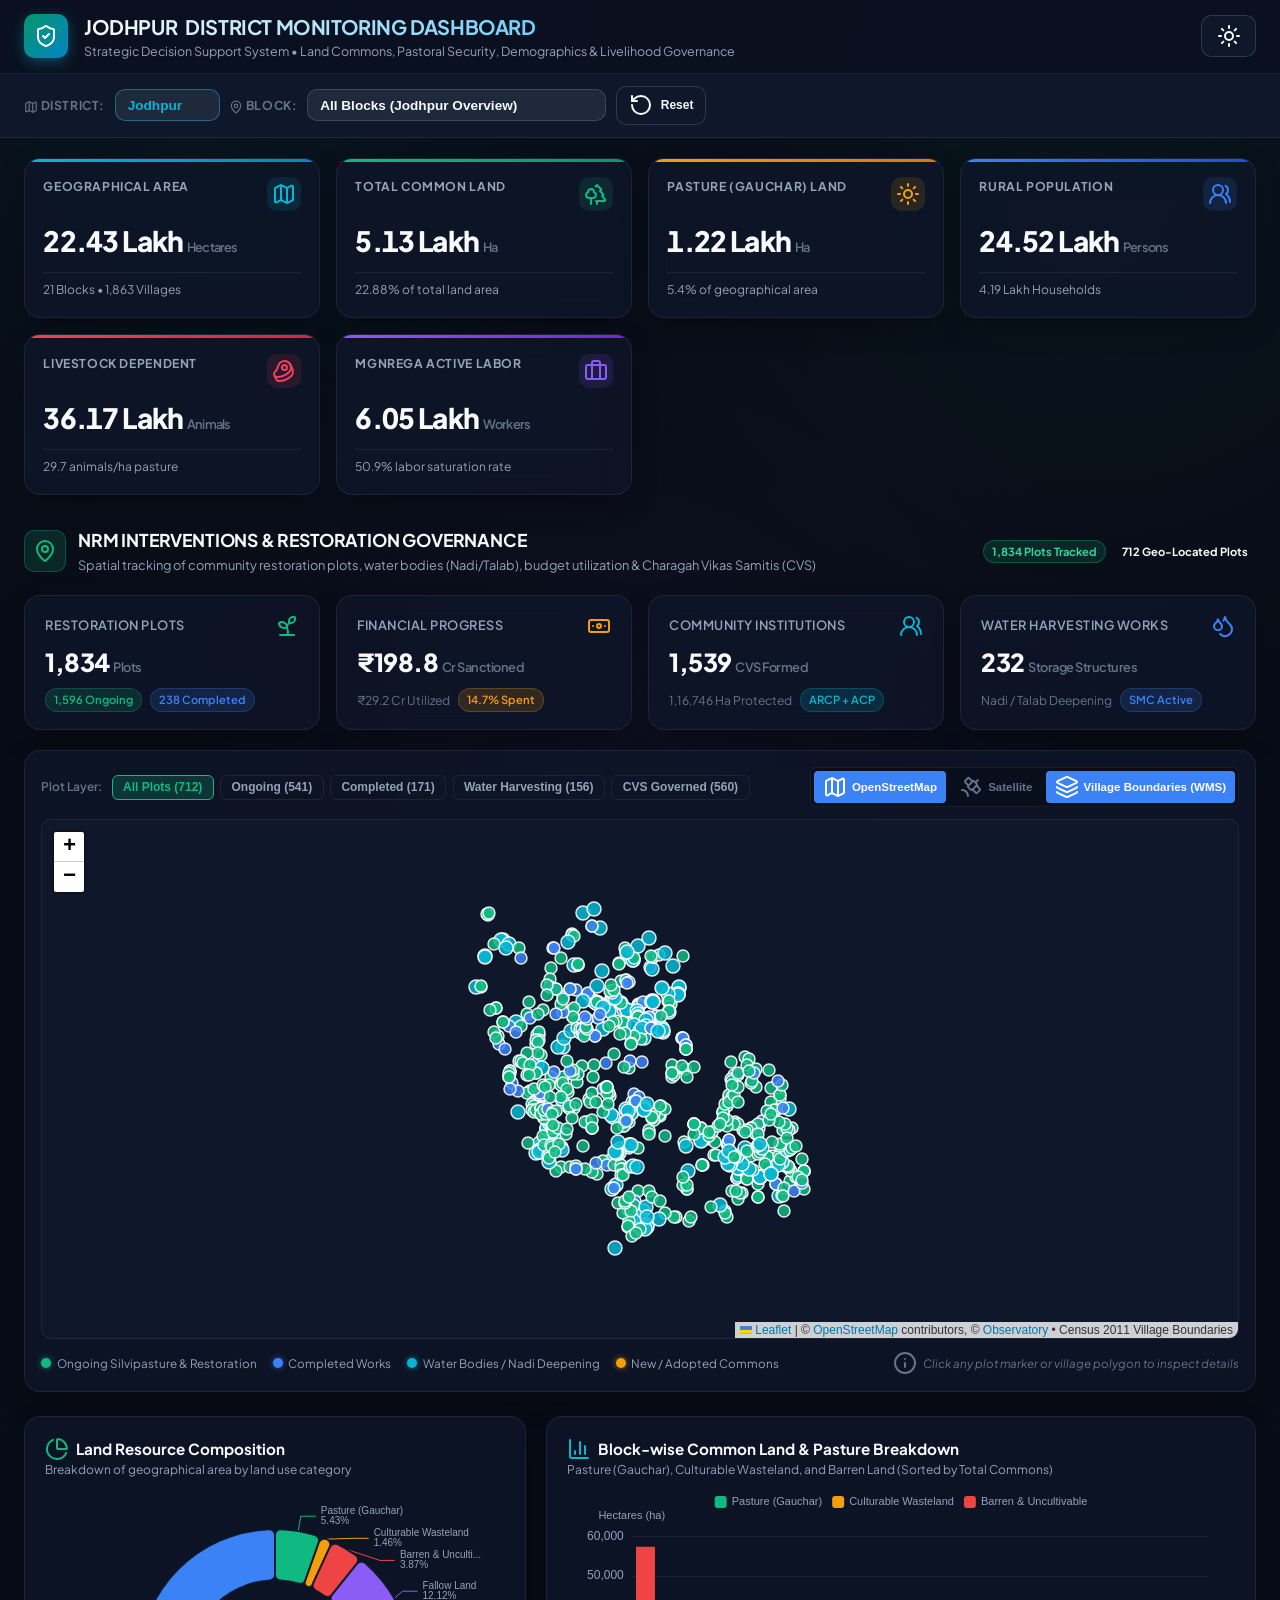
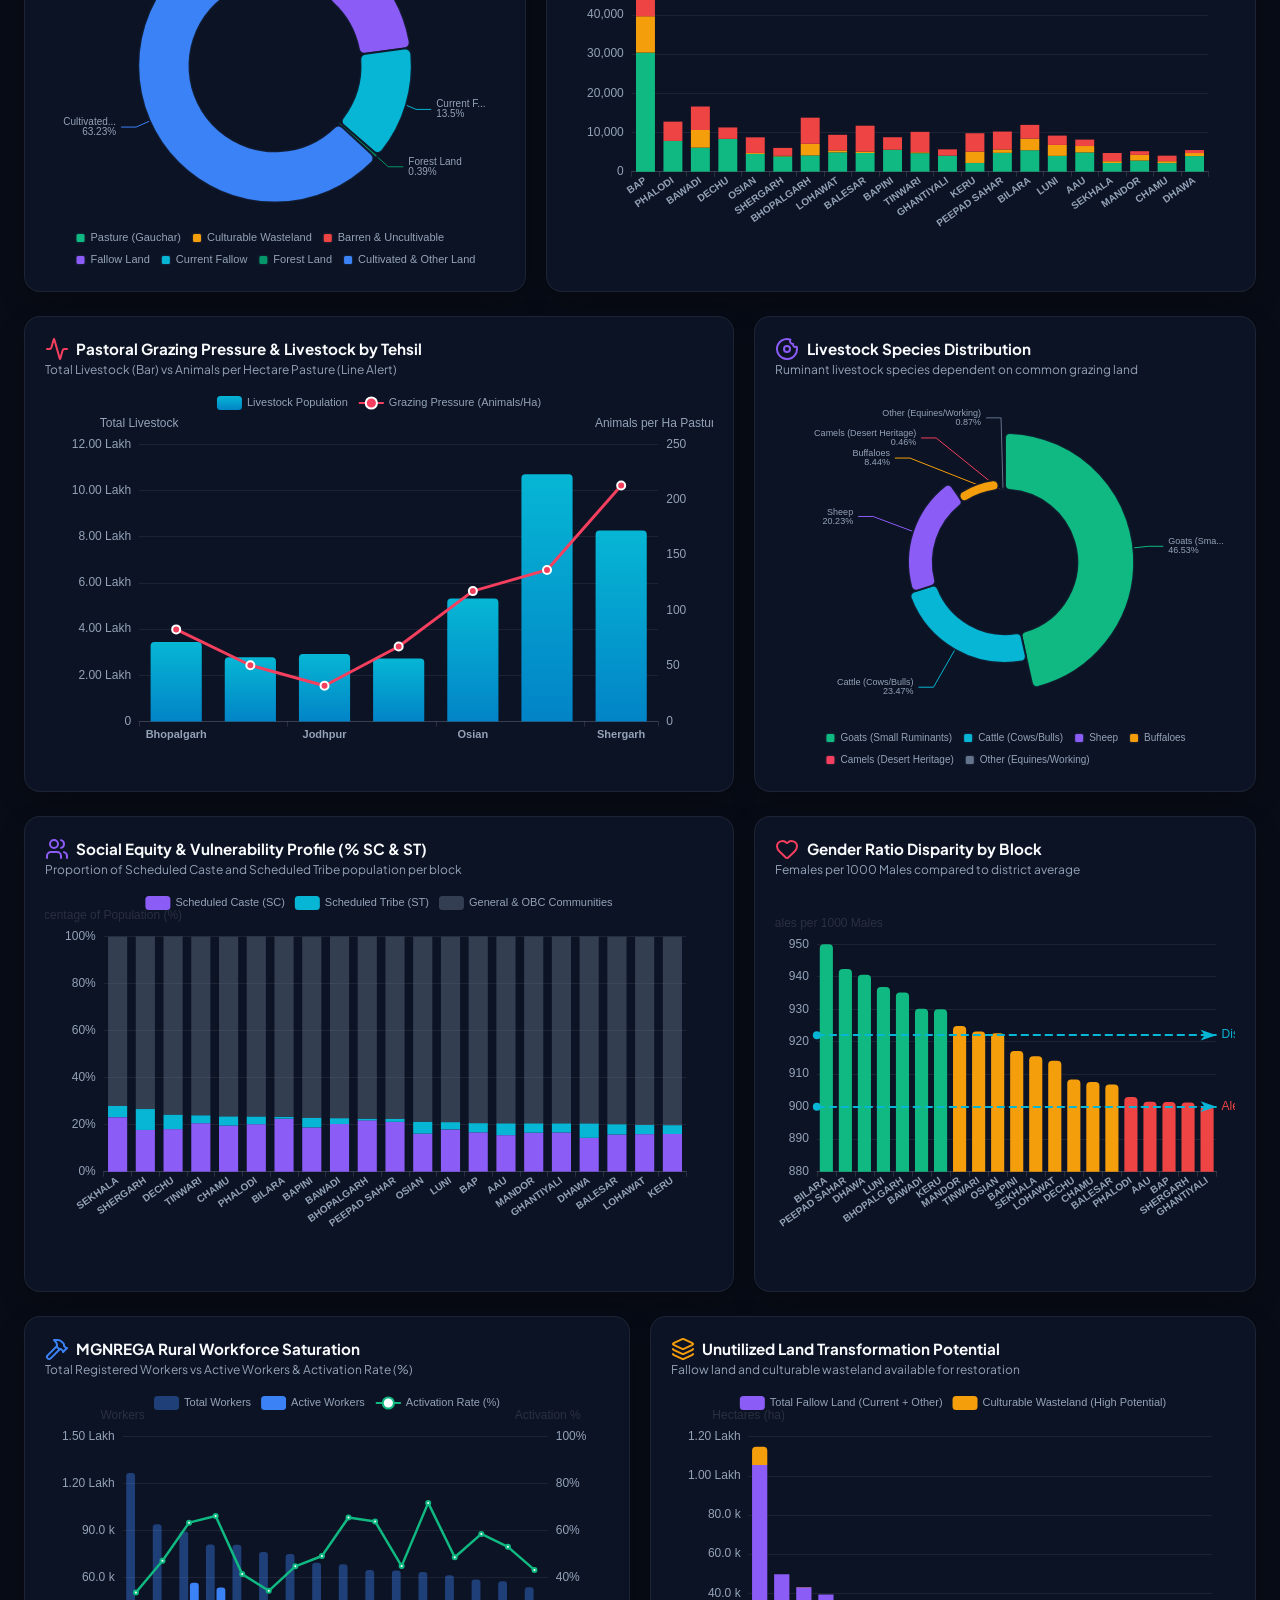
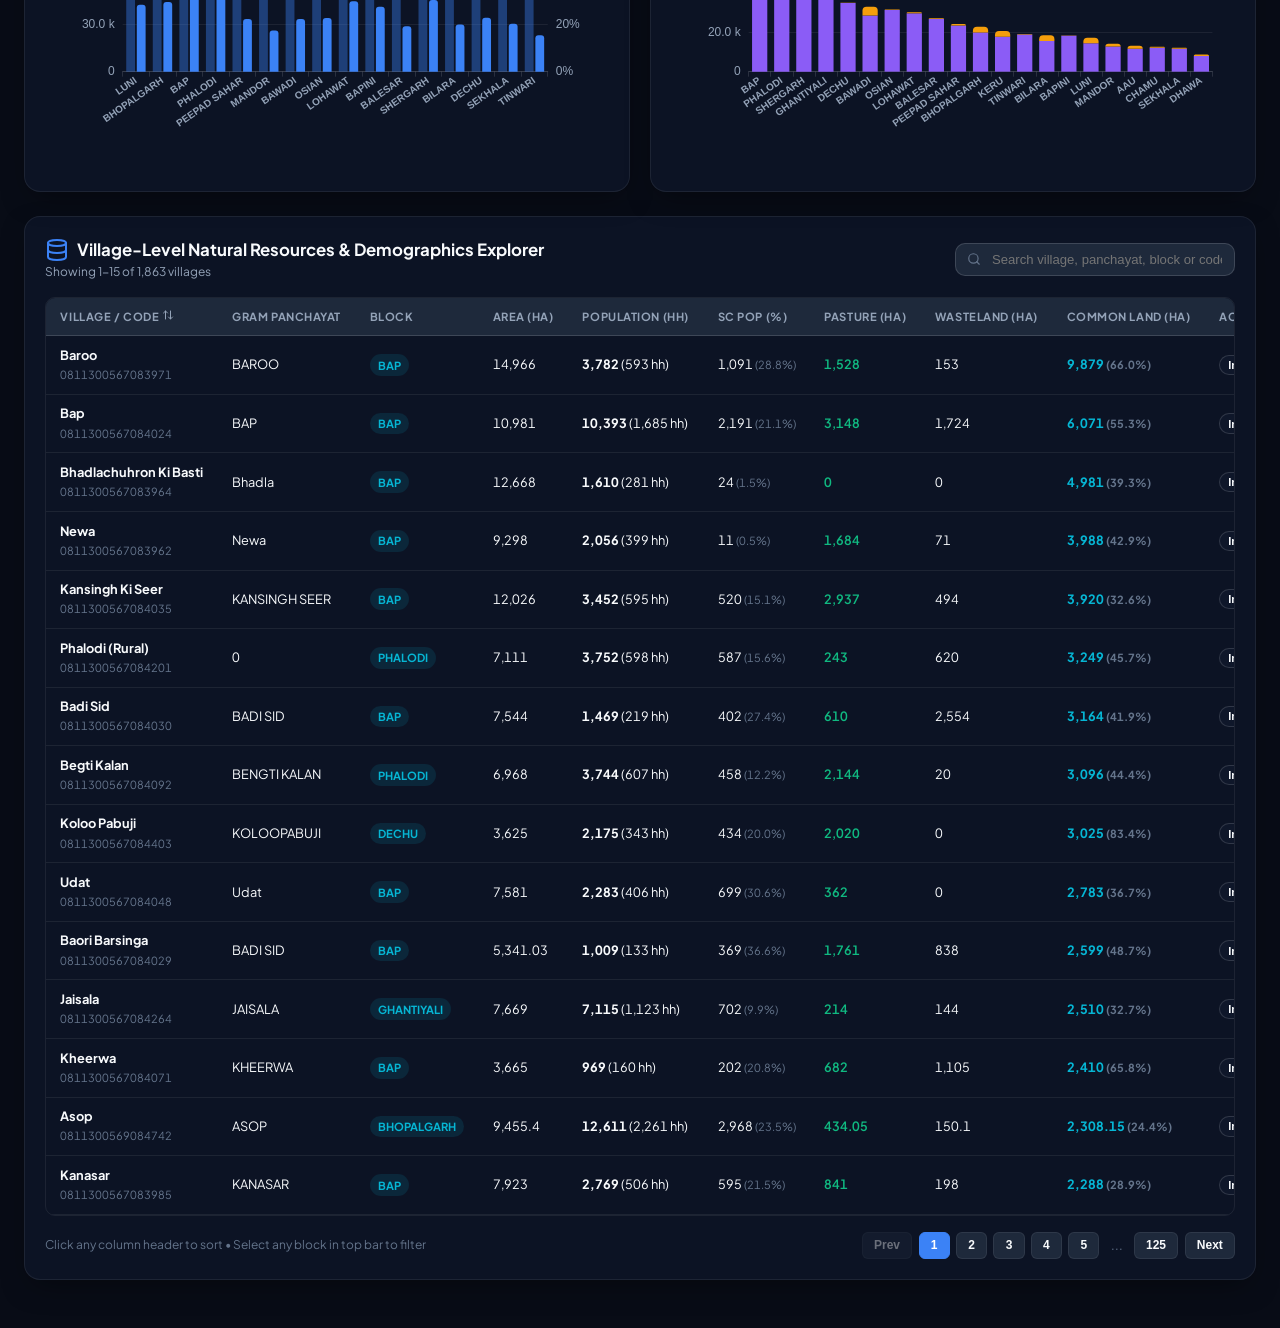
==== commit 2a288bc9: "Added new Districts" ====
--- a/index.html
+++ b/index.html
@@ -1,5 +1,5 @@
 <!DOCTYPE html>
-<html lang="en" data-theme="dark">
+<html lang="en" data-theme="light">
 
 <head>
   <meta charset="UTF-8">
@@ -30,7 +30,7 @@
     <div
       style="width:48px;height:48px;border:3px solid rgba(56,189,248,0.2);border-top-color:#38bdf8;border-radius:50%;animation:spin 0.8s linear infinite;">
     </div>
-    <div style="font-weight:600;font-size:0.9rem;letter-spacing:0.02em;">Loading Jodhpur Analytics Data...</div>
+    <div id="loader-msg" style="font-weight:600;font-size:0.9rem;letter-spacing:0.02em;">Loading Analytics Data...</div>
   </div>
   <style>
     @keyframes spin {
@@ -49,8 +49,7 @@
         </div>
         <div class="brand-title">
           <h1>
-            JODHPUR DISTRICT MONITORING DASHBOARD
-            <span class="brand-badge">Official Record 2026</span>
+            <span id="header-district-name">JODHPUR</span> DISTRICT MONITORING DASHBOARD
           </h1>
           <div class="brand-subtitle">Strategic Decision Support System • Land Commons, Pastoral Security, Demographics
             & Livelihood Governance</div>
@@ -75,7 +74,7 @@
 
         <!-- Theme Toggle -->
         <button id="theme-toggle-btn" class="btn-pill" title="Toggle Dark / Light Theme" aria-label="Toggle theme">
-          <i id="theme-icon" data-lucide="sun"></i>
+          <i id="theme-icon" data-lucide="moon"></i>
         </button>
       </div>
     </div>
@@ -85,17 +84,30 @@
   <nav class="filter-bar" aria-label="Filters and decision triggers">
     <div class="filter-container">
       <div class="filter-group">
+        <span class="filter-label"><i data-lucide="map"
+            style="width:14px;height:14px;display:inline-block;vertical-align:middle;"></i> District:</span>
+        <select id="district-select" class="custom-select" aria-label="Select District"
+          style="font-weight:700;color:var(--accent-cyan);border-color:rgba(56,189,248,0.4);">
+          <option value="jodhpur" selected>Jodhpur</option>
+          <option value="kota">Kota</option>
+          <option value="bundi">Bundi</option>
+          <option value="jhalawar">Jhalawar</option>
+          <option value="baran">Baran</option>
+          <option value="pali">Pali</option>
+          <option value="ajmer">Ajmer</option>
+        </select>
+
         <span class="filter-label"><i data-lucide="map-pin"
             style="width:14px;height:14px;display:inline-block;vertical-align:middle;"></i> Block:</span>
         <select id="block-select" class="custom-select" aria-label="Select Block">
           <option value="ALL">All Blocks (District Overview)</option>
         </select>
 
-        <span class="filter-label"><i data-lucide="home"
+        <!-- <span class="filter-label"><i data-lucide="home"
             style="width:14px;height:14px;display:inline-block;vertical-align:middle;"></i> Panchayat:</span>
         <select id="panchayat-select" class="custom-select" aria-label="Select Gram Panchayat" disabled>
           <option value="ALL">All Gram Panchayats</option>
-        </select>
+        </select> -->
 
         <button id="reset-filters-btn" class="btn-pill" style="padding:0.4rem 0.75rem;font-size:0.75rem;">
           <i data-lucide="rotate-ccw"></i> Reset
@@ -162,7 +174,6 @@
         </div>
         <div class="kpi-footer">
           <span id="kpi-area-sub">21 Blocks • 1,863 Villages</span>
-          <span class="kpi-badge">Census 2011</span>
         </div>
       </article>
 
@@ -178,7 +189,6 @@
         </div>
         <div class="kpi-footer">
           <span id="kpi-commons-sub">22.9% of district land</span>
-          <span class="kpi-badge">Commons Asset</span>
         </div>
       </article>
 
@@ -194,7 +204,6 @@
         </div>
         <div class="kpi-footer">
           <span id="kpi-pasture-sub">5.5% of total land</span>
-          <span class="kpi-badge warn">Grazing Core</span>
         </div>
       </article>
 
@@ -210,7 +219,6 @@
         </div>
         <div class="kpi-footer">
           <span id="kpi-pop-sub">414,223 Households</span>
-          <span class="kpi-badge">Sex Ratio: 922</span>
         </div>
       </article>
 
@@ -226,7 +234,6 @@
         </div>
         <div class="kpi-footer">
           <span id="kpi-livestock-sub">29.9 animals/ha pasture</span>
-          <span class="kpi-badge alert">High Pressure</span>
         </div>
       </article>
 
@@ -242,7 +249,6 @@
         </div>
         <div class="kpi-footer">
           <span id="kpi-mgnrega-sub">443,892 Active Job Cards</span>
-          <span class="kpi-badge">Labor Ready</span>
         </div>
       </article>
     </section>
@@ -365,7 +371,7 @@
         <div class="chart-card-header">
           <div class="chart-title-wrap">
             <h3><i data-lucide="pie-chart" style="color:var(--accent-emerald);"></i> Land Resource Composition</h3>
-            <p>Breakdown of 2.24M Hectares by category</p>
+            <p>Breakdown of geographical area by land use category</p>
           </div>
         </div>
         <div id="chart-land-distribution" class="chart-container"></div>
@@ -403,7 +409,7 @@
         <div class="chart-card-header">
           <div class="chart-title-wrap">
             <h3><i data-lucide="donut" style="color:var(--accent-violet);"></i> Livestock Species Distribution</h3>
-            <p>3.62 Million Animals (Goats 1.68M, Cattle 848K, Sheep 731K)</p>
+            <p>Ruminant livestock species dependent on common grazing land</p>
           </div>
         </div>
         <div id="chart-livestock-species" class="chart-container"></div>
@@ -429,7 +435,7 @@
         <div class="chart-card-header">
           <div class="chart-title-wrap">
             <h3><i data-lucide="heart" style="color:var(--accent-rose);"></i> Gender Ratio Disparity by Block</h3>
-            <p>Females per 1000 Males (District Benchmark Line: 922)</p>
+            <p>Females per 1000 Males compared to district average</p>
           </div>
         </div>
         <div id="chart-sex-ratio" class="chart-container"></div>
@@ -455,36 +461,10 @@
           <div class="chart-title-wrap">
             <h3><i data-lucide="layers" style="color:var(--accent-amber);"></i> Unutilized Land Transformation Potential
             </h3>
-            <p>Fallow Land (568.4k ha) + Culturable Wasteland (32.5k ha) Available for Silvipasture</p>
+            <p>Fallow land and culturable wasteland available for restoration</p>
           </div>
         </div>
         <div id="chart-fallow-wasteland" class="chart-container"></div>
-      </div>
-    </section>
-
-    <!-- SECTION F: Multi-Dimensional Action Radar & Top Panchayats -->
-    <section class="charts-grid-2">
-      <!-- Radar: Strategic Pillars -->
-      <div class="chart-card col-5">
-        <div class="chart-card-header">
-          <div class="chart-title-wrap">
-            <h3><i data-lucide="radar" style="color:var(--accent-emerald);"></i> Strategic Action Balance Radar</h3>
-            <p>6-Dimensional Assessment: Selection vs District Benchmark</p>
-          </div>
-        </div>
-        <div id="chart-strategic-radar" class="chart-container"></div>
-      </div>
-
-      <!-- Horizontal Bar: Top Panchayats -->
-      <div class="chart-card col-7">
-        <div class="chart-card-header">
-          <div class="chart-title-wrap">
-            <h3><i data-lucide="trophy" style="color:var(--accent-cyan);"></i> Top 10 Gram Panchayats by Common Land
-              Capacity</h3>
-            <p>Highest Common Land and Pasture reserves in selected view</p>
-          </div>
-        </div>
-        <div id="chart-top-panchayats" class="chart-container"></div>
       </div>
     </section>
 
@@ -496,8 +476,9 @@
             <i data-lucide="database" style="color:var(--accent-blue);"></i>
             Village-Level Natural Resources & Demographics Explorer
           </h3>
-          <p id="table-count-info" style="font-size:0.75rem;color:var(--text-secondary);">Showing 1,863 Villages across
-            Jodhpur District</p>
+          <p id="table-count-info" style="font-size:0.75rem;color:var(--text-secondary);">Showing villages across
+            <span id="table-district-name">Jodhpur</span> District
+          </p>
         </div>
 
         <div style="display:flex;align-items:center;gap:0.75rem;flex-wrap:wrap;">
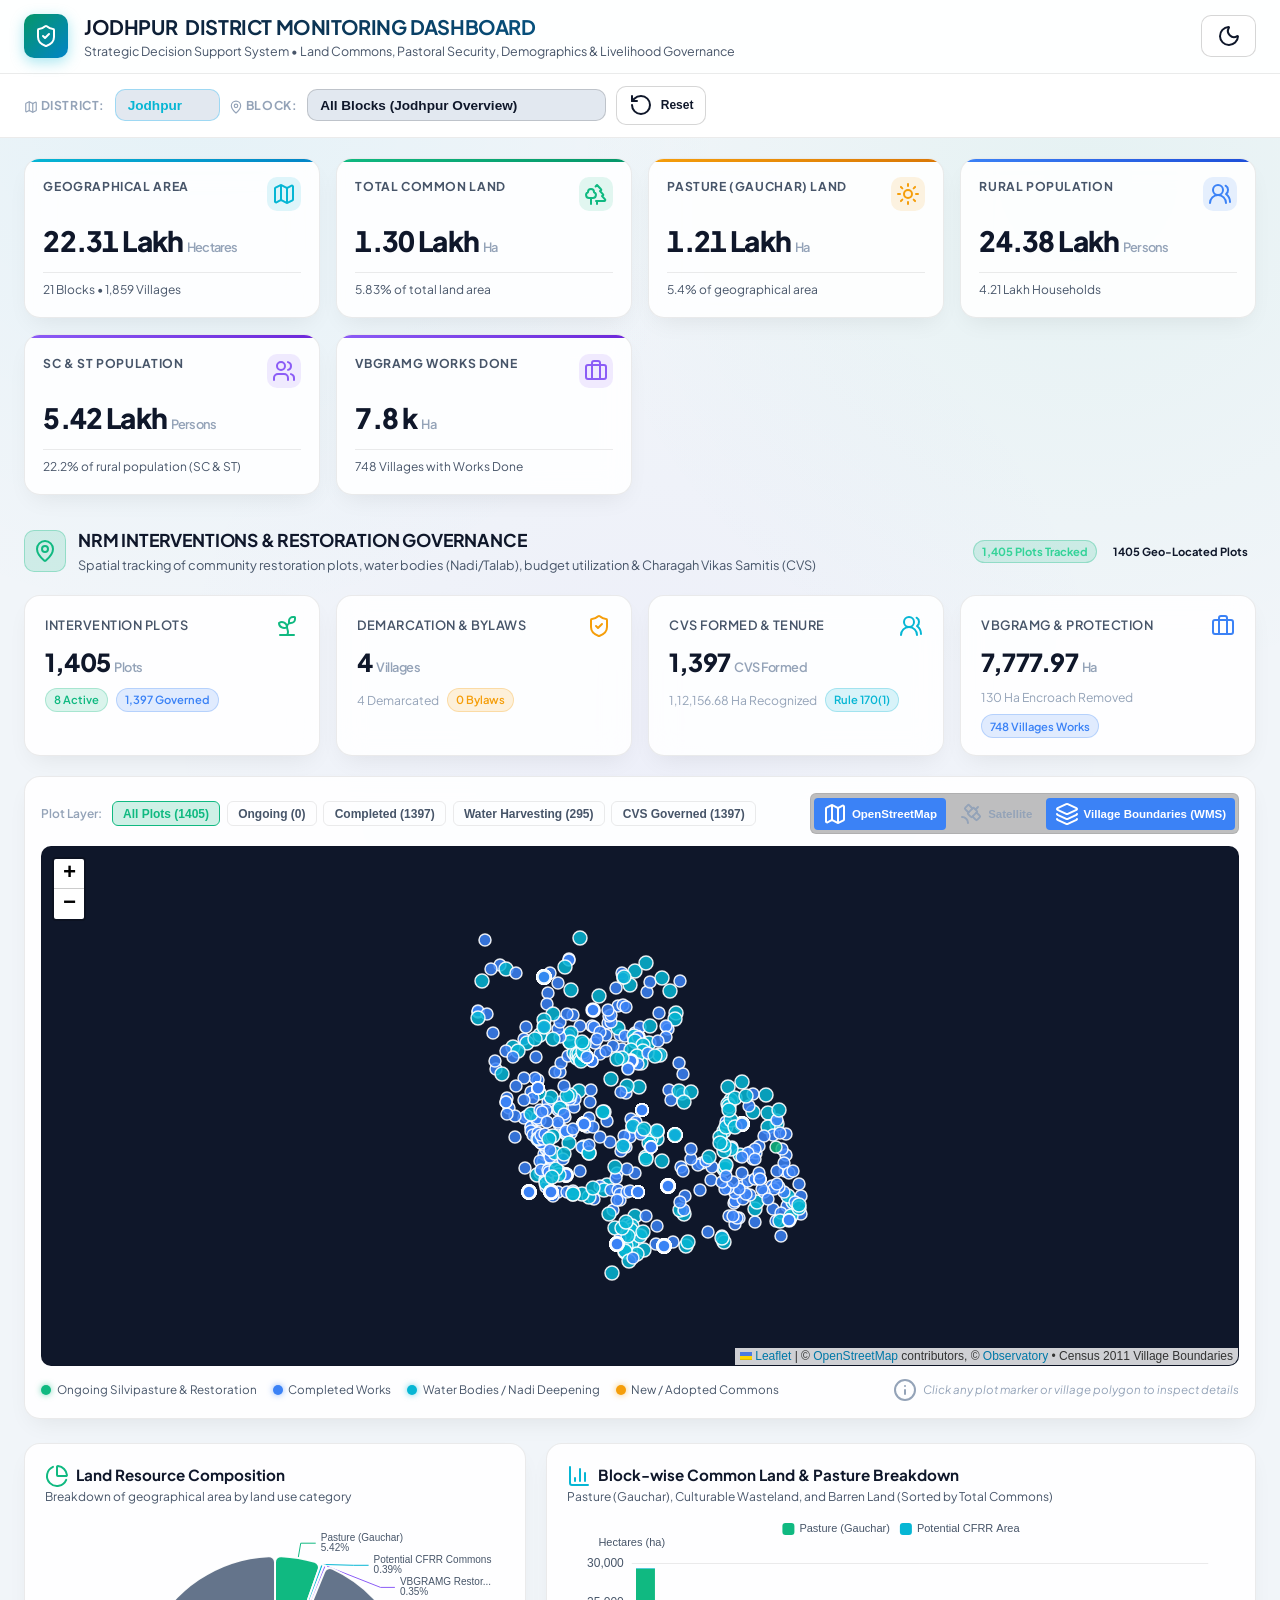
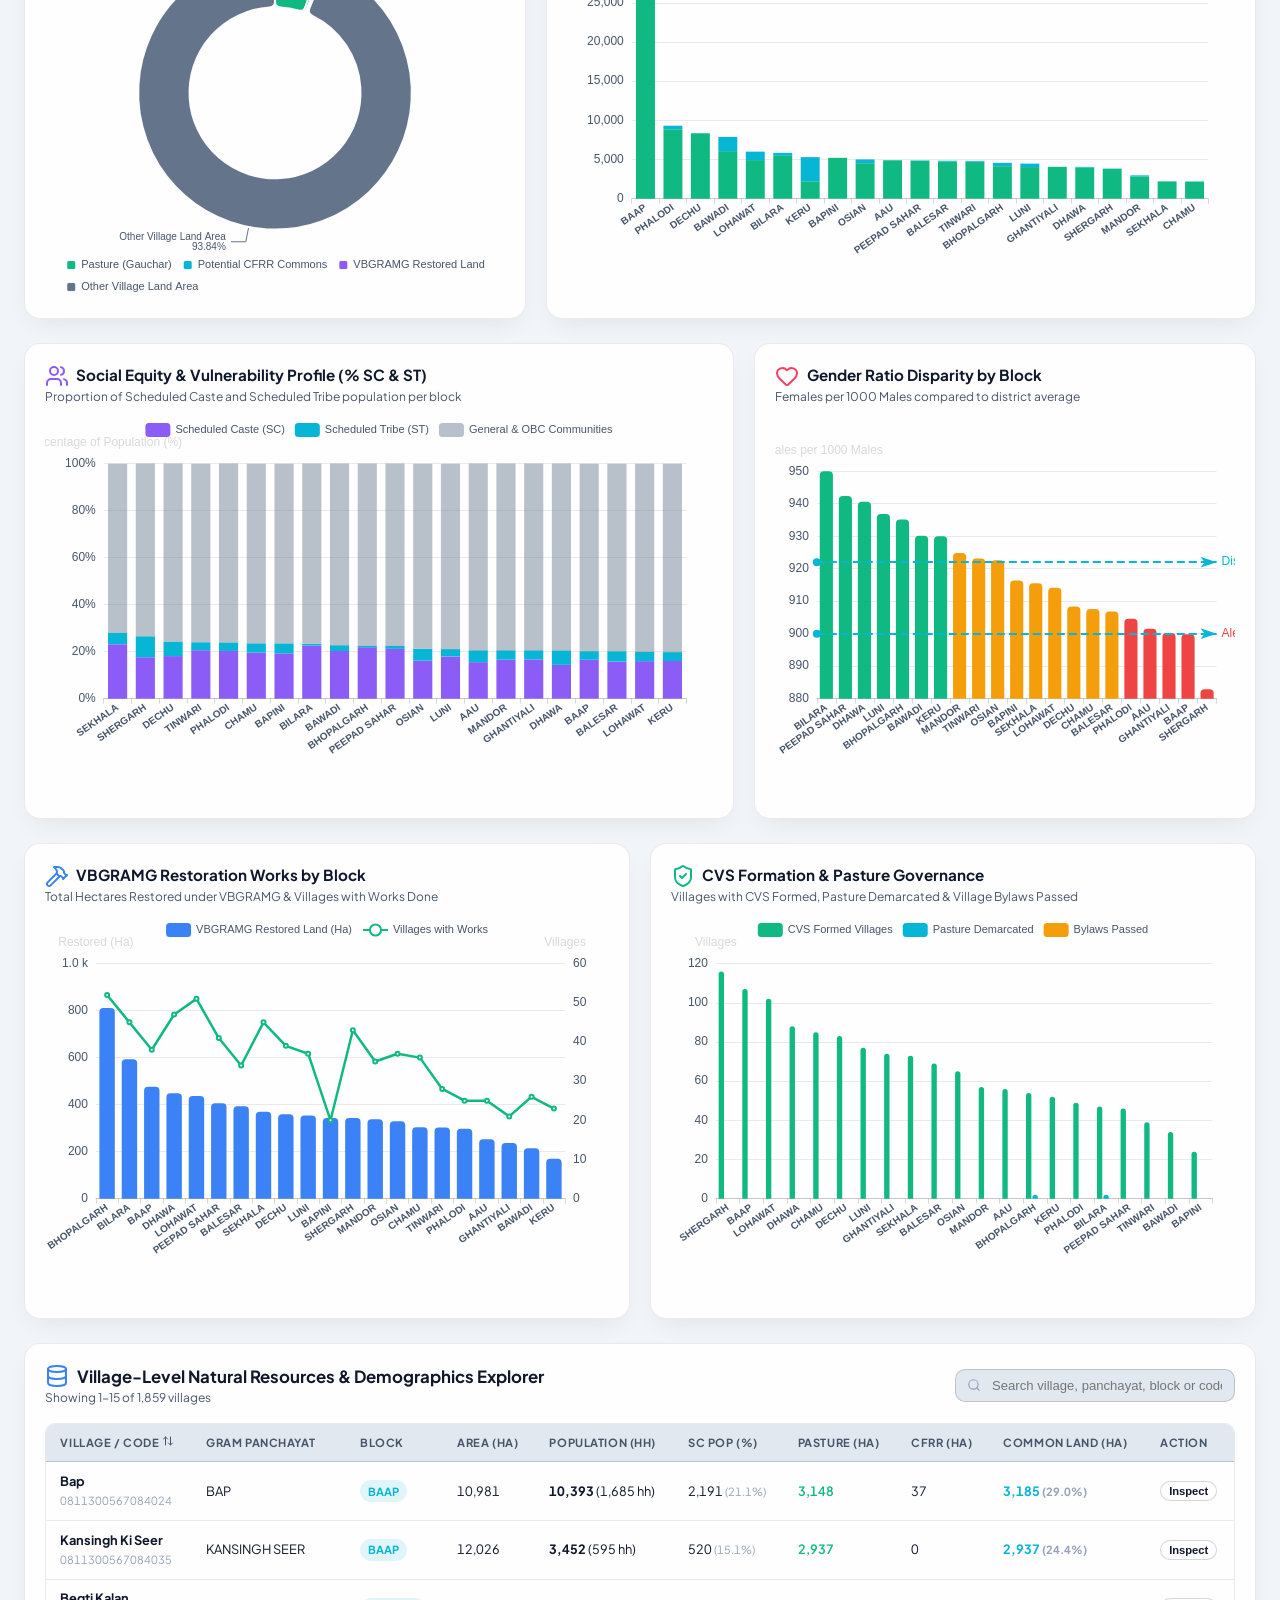
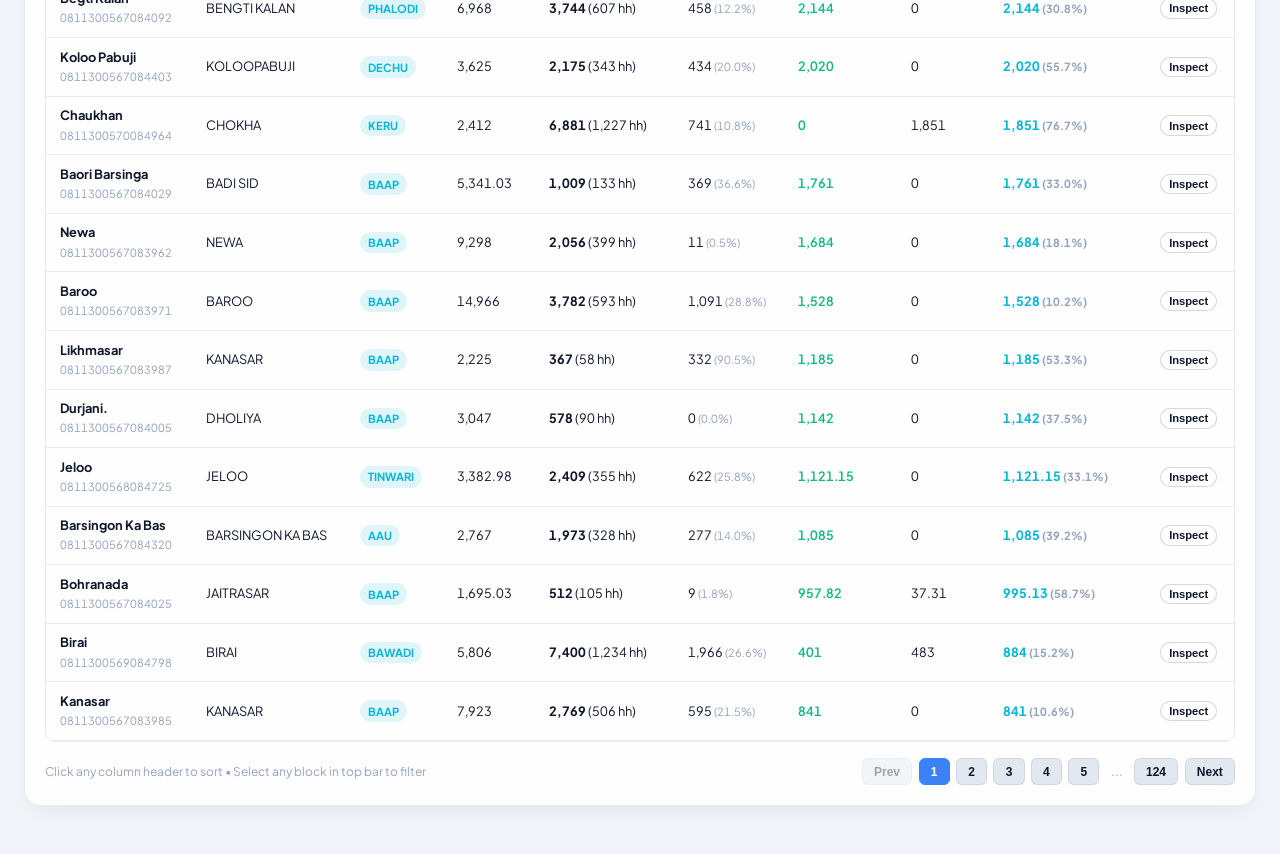
==== commit 01dbe6c2: "remove unnecessary charts" ====
--- a/index.html
+++ b/index.html
@@ -7,7 +7,7 @@
   <title>Jodhpur District Strategic Monitoring & Decision Support Dashboard | Natural Resources, Commons & Rural
     Governance</title>
   <meta name="description"
-    content="Professional Decision Support System for Jodhpur District: Comprehensive monitoring of Land Commons, Pastureland (Gauchar), Wasteland Restoration, Livestock Grazing Pressure, Demographics, and MGNREGA Workforce.">
+    content="Professional Decision Support System for Rajasthan: Comprehensive monitoring of Land Commons, Pastureland (Gauchar), Wasteland Restoration, Demographics, and VBGRAMG Workforce.">
   <meta name="referrer" content="no-referrer-when-downgrade">
 
   <!-- Google Fonts: Plus Jakarta Sans & Inter -->
@@ -129,7 +129,7 @@
         <button class="decision-tag equity" data-filter="HIGH_MARGINALIZED_POP" title="Blocks with high SC & ST population (>25%)">
           <i data-lucide="users"></i> 👥 SC/ST Priority
         </button>
-        <button class="decision-tag" data-filter="LABOR_SURPLUS_AVAILABLE" title="Blocks with high MGNREGA workforce activation">
+        <button class="decision-tag" data-filter="LABOR_SURPLUS_AVAILABLE" title="Blocks with high VBGRAMG workforce activation">
           <i data-lucide="hammer"></i> 💼 Active Labor
         </button>
         <button class="decision-tag" data-filter="GENDER_RATIO_ALERT" title="Blocks with sex ratio below 915 females / 1000 males">
@@ -151,8 +151,7 @@
         <div class="action-banner-content">
           <h4 id="action-banner-title">Jodhpur District Strategic Overview — 21 Blocks, 642 Panchayats, 1,863 Villages
           </h4>
-          <p id="action-banner-desc">Total Geographical Area: 2.24 Million Ha | Common Land: 513,121 Ha (22.9%) | 3.62
-            Million Livestock dependent on 121,883 Ha Pasture.</p>
+          <p id="action-banner-desc">Total Geographical Area: 2.24 Million Ha | Common Land: 513,121 Ha (22.9%) | Pasture Land (Gauchar): 121,883 Ha.</p>
         </div>
       </div>
       <div>
@@ -222,33 +221,33 @@
         </div>
       </article>
 
-      <!-- 5. Livestock Dependent -->
-      <article class="kpi-card"
-        style="--kpi-gradient:var(--grad-rose);--kpi-bg:rgba(244,63,94,0.12);--kpi-color:var(--accent-rose);">
-        <div class="kpi-header">
-          <span class="kpi-title">Livestock Dependent</span>
-          <div class="kpi-icon-wrap"><i data-lucide="beef"></i></div>
-        </div>
-        <div class="kpi-value-row">
-          <span id="kpi-livestock-val" class="kpi-value">3.62 M <span class="kpi-unit">Animals</span></span>
-        </div>
-        <div class="kpi-footer">
-          <span id="kpi-livestock-sub">29.9 animals/ha pasture</span>
-        </div>
-      </article>
-
-      <!-- 6. MGNREGA Active Workforce -->
+      <!-- 5. Marginalized SC & ST Population -->
       <article class="kpi-card"
         style="--kpi-gradient:var(--grad-violet);--kpi-bg:rgba(139,92,246,0.12);--kpi-color:var(--accent-violet);">
         <div class="kpi-header">
-          <span class="kpi-title">MGNREGA Active Labor</span>
+          <span class="kpi-title">SC & ST Population</span>
+          <div class="kpi-icon-wrap"><i data-lucide="users"></i></div>
+        </div>
+        <div class="kpi-value-row">
+          <span id="kpi-vulnerable-val" class="kpi-value">545 k <span class="kpi-unit">Persons</span></span>
+        </div>
+        <div class="kpi-footer">
+          <span id="kpi-vulnerable-sub">22.2% of rural population</span>
+        </div>
+      </article>
+
+      <!-- 6. VBGRAMG Works Done -->
+      <article class="kpi-card"
+        style="--kpi-gradient:var(--grad-violet);--kpi-bg:rgba(139,92,246,0.12);--kpi-color:var(--accent-violet);">
+        <div class="kpi-header">
+          <span class="kpi-title">VBGRAMG Works Done</span>
           <div class="kpi-icon-wrap"><i data-lucide="briefcase"></i></div>
         </div>
         <div class="kpi-value-row">
-          <span id="kpi-mgnrega-val" class="kpi-value">603.6 k <span class="kpi-unit">Workers</span></span>
+          <span id="kpi-mgnrega-val" class="kpi-value">7.8 k <span class="kpi-unit">Ha</span></span>
         </div>
         <div class="kpi-footer">
-          <span id="kpi-mgnrega-sub">443,892 Active Job Cards</span>
+          <span id="kpi-mgnrega-sub">Villages with Works Done</span>
         </div>
       </article>
     </section>
@@ -272,53 +271,53 @@
         </div>
       </div>
 
-      <!-- 4 NRM Key Metric Cards -->
+      <!-- 4 NRM Key Metric Cards (100% Sourced from Excel) -->
       <div class="nrm-kpi-grid">
         <div class="nrm-kpi-card">
           <div class="nrm-kpi-head">
-            <span class="nrm-kpi-label">Restoration Plots</span>
+            <span class="nrm-kpi-label">Intervention Plots</span>
             <i data-lucide="sprout" style="color:var(--accent-emerald);"></i>
           </div>
-          <div class="nrm-kpi-val" id="nrm-plots-val">1,834 <span class="kpi-unit">Plots</span></div>
+          <div class="nrm-kpi-val" id="nrm-plots-val">-- <span class="kpi-unit">Plots</span></div>
           <div class="nrm-kpi-sub" id="nrm-plots-sub">
-            <span class="status-pill green">1,121 Ongoing</span>
-            <span class="status-pill blue">219 Completed</span>
+            <span class="status-pill green">-- Ongoing</span>
+            <span class="status-pill blue">-- Completed</span>
           </div>
         </div>
 
         <div class="nrm-kpi-card">
           <div class="nrm-kpi-head">
-            <span class="nrm-kpi-label">Financial Progress</span>
-            <i data-lucide="banknote" style="color:var(--accent-amber);"></i>
-          </div>
-          <div class="nrm-kpi-val" id="nrm-budget-val">₹198.8 <span class="kpi-unit">Cr Sanctioned</span></div>
+            <span class="nrm-kpi-label">Demarcation & Bylaws</span>
+            <i data-lucide="shield-check" style="color:var(--accent-amber);"></i>
+          </div>
+          <div class="nrm-kpi-val" id="nrm-budget-val">-- <span class="kpi-unit">Villages</span></div>
           <div class="nrm-kpi-sub" id="nrm-budget-sub">
-            <span>₹29.2 Cr Utilized</span>
-            <span class="status-pill amber">14.7% Spent</span>
+            <span>-- Demarcated</span>
+            <span class="status-pill amber">-- Bylaws</span>
           </div>
         </div>
 
         <div class="nrm-kpi-card">
           <div class="nrm-kpi-head">
-            <span class="nrm-kpi-label">Community Institutions</span>
+            <span class="nrm-kpi-label">CVS Formed & Tenure</span>
             <i data-lucide="users-2" style="color:var(--accent-cyan);"></i>
           </div>
-          <div class="nrm-kpi-val" id="nrm-cvs-val">1,539 <span class="kpi-unit">CVS Formed</span></div>
+          <div class="nrm-kpi-val" id="nrm-cvs-val">-- <span class="kpi-unit">CVS Formed</span></div>
           <div class="nrm-kpi-sub" id="nrm-cvs-sub">
-            <span>116,746 Ha Protected</span>
-            <span class="status-pill cyan">ARCP + ACP</span>
+            <span>-- Ha Tenure Recognized</span>
+            <span class="status-pill cyan">Rule 170(1)</span>
           </div>
         </div>
 
         <div class="nrm-kpi-card">
           <div class="nrm-kpi-head">
-            <span class="nrm-kpi-label">Water Harvesting Works</span>
-            <i data-lucide="droplets" style="color:var(--accent-blue);"></i>
-          </div>
-          <div class="nrm-kpi-val" id="nrm-water-val">232 <span class="kpi-unit">Storage Structures</span></div>
+            <span class="nrm-kpi-label">VBGRAMG & Protection</span>
+            <i data-lucide="briefcase" style="color:var(--accent-blue);"></i>
+          </div>
+          <div class="nrm-kpi-val" id="nrm-water-val">-- <span class="kpi-unit">Ha</span></div>
           <div class="nrm-kpi-sub" id="nrm-water-sub">
-            <span>Nadi / Talab Deepening</span>
-            <span class="status-pill blue">SMC Active</span>
+            <span>-- Ha Encroach Removed</span>
+            <span class="status-pill blue">Works Done</span>
           </div>
         </div>
       </div>
@@ -390,31 +389,6 @@
       </div>
     </section>
 
-    <!-- SECTION C: Pastoral Economy & Grazing Stress -->
-    <section class="charts-grid-2">
-      <!-- Dual Axis: Tehsil Grazing Pressure -->
-      <div class="chart-card col-7">
-        <div class="chart-card-header">
-          <div class="chart-title-wrap">
-            <h3><i data-lucide="activity" style="color:var(--accent-rose);"></i> Pastoral Grazing Pressure & Livestock
-              by Tehsil</h3>
-            <p>Total Livestock (Bar) vs Animals per Hectare Pasture (Line Alert)</p>
-          </div>
-        </div>
-        <div id="chart-grazing-pressure" class="chart-container"></div>
-      </div>
-
-      <!-- Polar Area: Livestock Species -->
-      <div class="chart-card col-5">
-        <div class="chart-card-header">
-          <div class="chart-title-wrap">
-            <h3><i data-lucide="donut" style="color:var(--accent-violet);"></i> Livestock Species Distribution</h3>
-            <p>Ruminant livestock species dependent on common grazing land</p>
-          </div>
-        </div>
-        <div id="chart-livestock-species" class="chart-container"></div>
-      </div>
-    </section>
 
     <!-- SECTION D: Social Inclusion & Demographic Disparity -->
     <section class="charts-grid-2">
@@ -442,26 +416,25 @@
       </div>
     </section>
 
-    <!-- SECTION E: Labor Capacity & Unutilized Land Transformation -->
+    <!-- SECTION E: VBGRAMG Restoration & CVS Governance -->
     <section class="charts-grid-2">
-      <!-- MGNREGA Saturation -->
+      <!-- VBGRAMG Restoration Works -->
       <div class="chart-card col-6">
         <div class="chart-card-header">
           <div class="chart-title-wrap">
-            <h3><i data-lucide="hammer" style="color:var(--accent-blue);"></i> MGNREGA Rural Workforce Saturation</h3>
-            <p>Total Registered Workers vs Active Workers & Activation Rate (%)</p>
+            <h3><i data-lucide="hammer" style="color:var(--accent-blue);"></i> VBGRAMG Restoration Works by Block</h3>
+            <p>Total Hectares Restored under VBGRAMG & Villages with Works Done</p>
           </div>
         </div>
         <div id="chart-mgnrega" class="chart-container"></div>
       </div>
 
-      <!-- Fallow & Wasteland -->
+      <!-- CVS Formation & Governance -->
       <div class="chart-card col-6">
         <div class="chart-card-header">
           <div class="chart-title-wrap">
-            <h3><i data-lucide="layers" style="color:var(--accent-amber);"></i> Unutilized Land Transformation Potential
-            </h3>
-            <p>Fallow land and culturable wasteland available for restoration</p>
+            <h3><i data-lucide="shield-check" style="color:var(--accent-emerald);"></i> CVS Formation & Pasture Governance</h3>
+            <p>Villages with CVS Formed, Pasture Demarcated & Village Bylaws Passed</p>
           </div>
         </div>
         <div id="chart-fallow-wasteland" class="chart-container"></div>
@@ -505,7 +478,7 @@
               <th onclick="window.sortTable('pop')" title="Sort by Population">Population (HH)</th>
               <th onclick="window.sortTable('sc')" title="Sort by SC Population">SC Pop (%)</th>
               <th onclick="window.sortTable('pas')" title="Sort by Pasture Land">Pasture (ha)</th>
-              <th onclick="window.sortTable('cw')" title="Sort by Wasteland">Wasteland (ha)</th>
+              <th onclick="window.sortTable('cfrr')" title="Sort by Potential CFRR Area">CFRR (ha)</th>
               <th onclick="window.sortTable('com')" title="Sort by Common Land">Common Land (ha)</th>
               <th>Action</th>
             </tr>
@@ -565,6 +538,28 @@
     </div>
   </div>
 
+  <!-- Village Inspection Details Modal Popup -->
+  <div id="village-modal" class="modal-overlay" role="dialog" aria-modal="true" aria-labelledby="village-modal-title">
+    <div class="modal-dialog" style="max-width: 860px; width: 95%;">
+      <div class="modal-header">
+        <div>
+          <div style="display: flex; align-items: center; gap: 0.6rem; flex-wrap: wrap;">
+            <h3 id="village-modal-title" style="margin: 0; font-size: 1.35rem; font-weight: 700; color: var(--text-primary);">Village Details</h3>
+            <span id="village-modal-code" class="decision-badge" style="background: rgba(6,182,212,0.12); color: var(--accent-cyan); font-family: var(--font-mono); font-size: 0.75rem;">CODE11</span>
+          </div>
+          <div id="village-modal-subtitle" style="font-size: 0.82rem; color: var(--text-muted); margin-top: 0.25rem;">
+            Gram Panchayat • Block • District
+          </div>
+        </div>
+        <button id="close-village-modal-btn" class="modal-close-btn" aria-label="Close modal">&times;</button>
+      </div>
+
+      <div id="village-modal-body" style="display: flex; flex-direction: column; gap: 1.25rem; max-height: calc(85vh - 120px); overflow-y: auto; padding-right: 4px;">
+        <!-- Populated dynamically via JS -->
+      </div>
+    </div>
+  </div>
+
   <!-- Scripts -->
   <script src="assets/js/echarts.min.js"></script>
   <script src="assets/js/leaflet.js"></script>
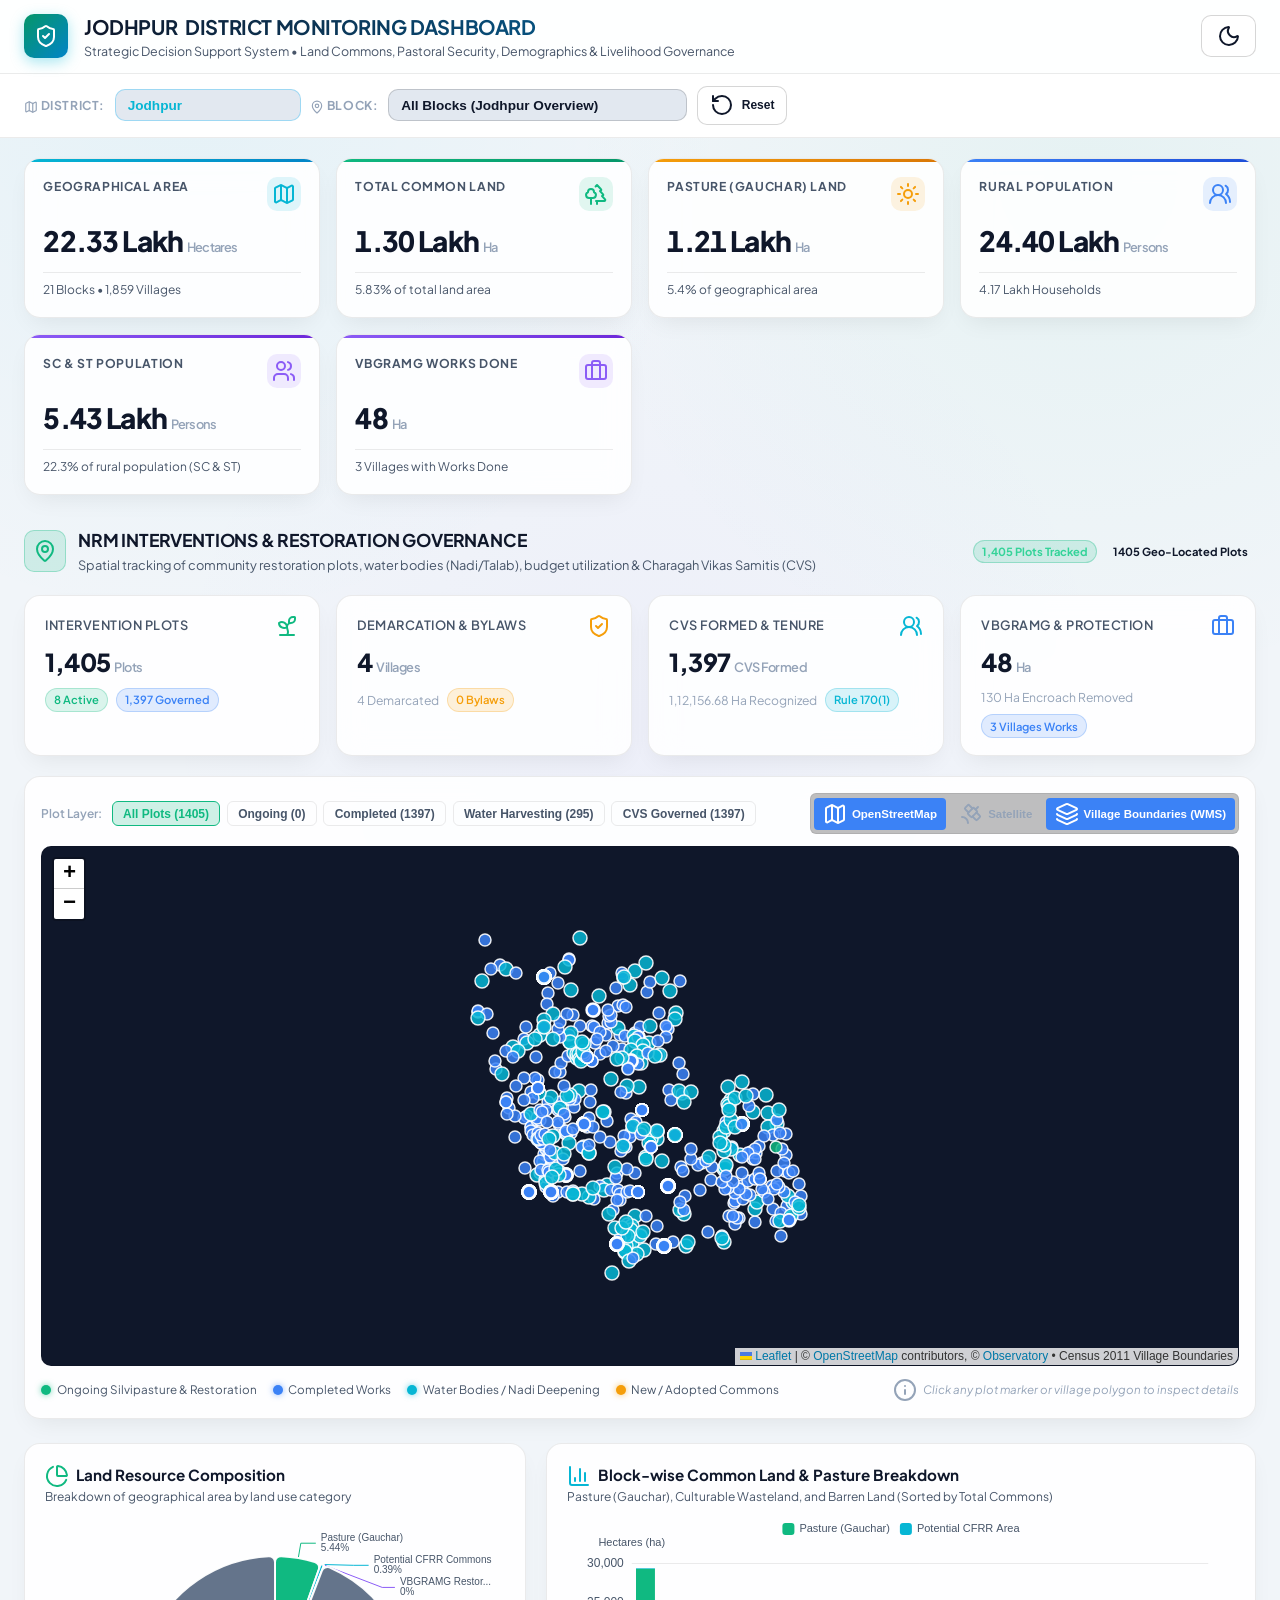
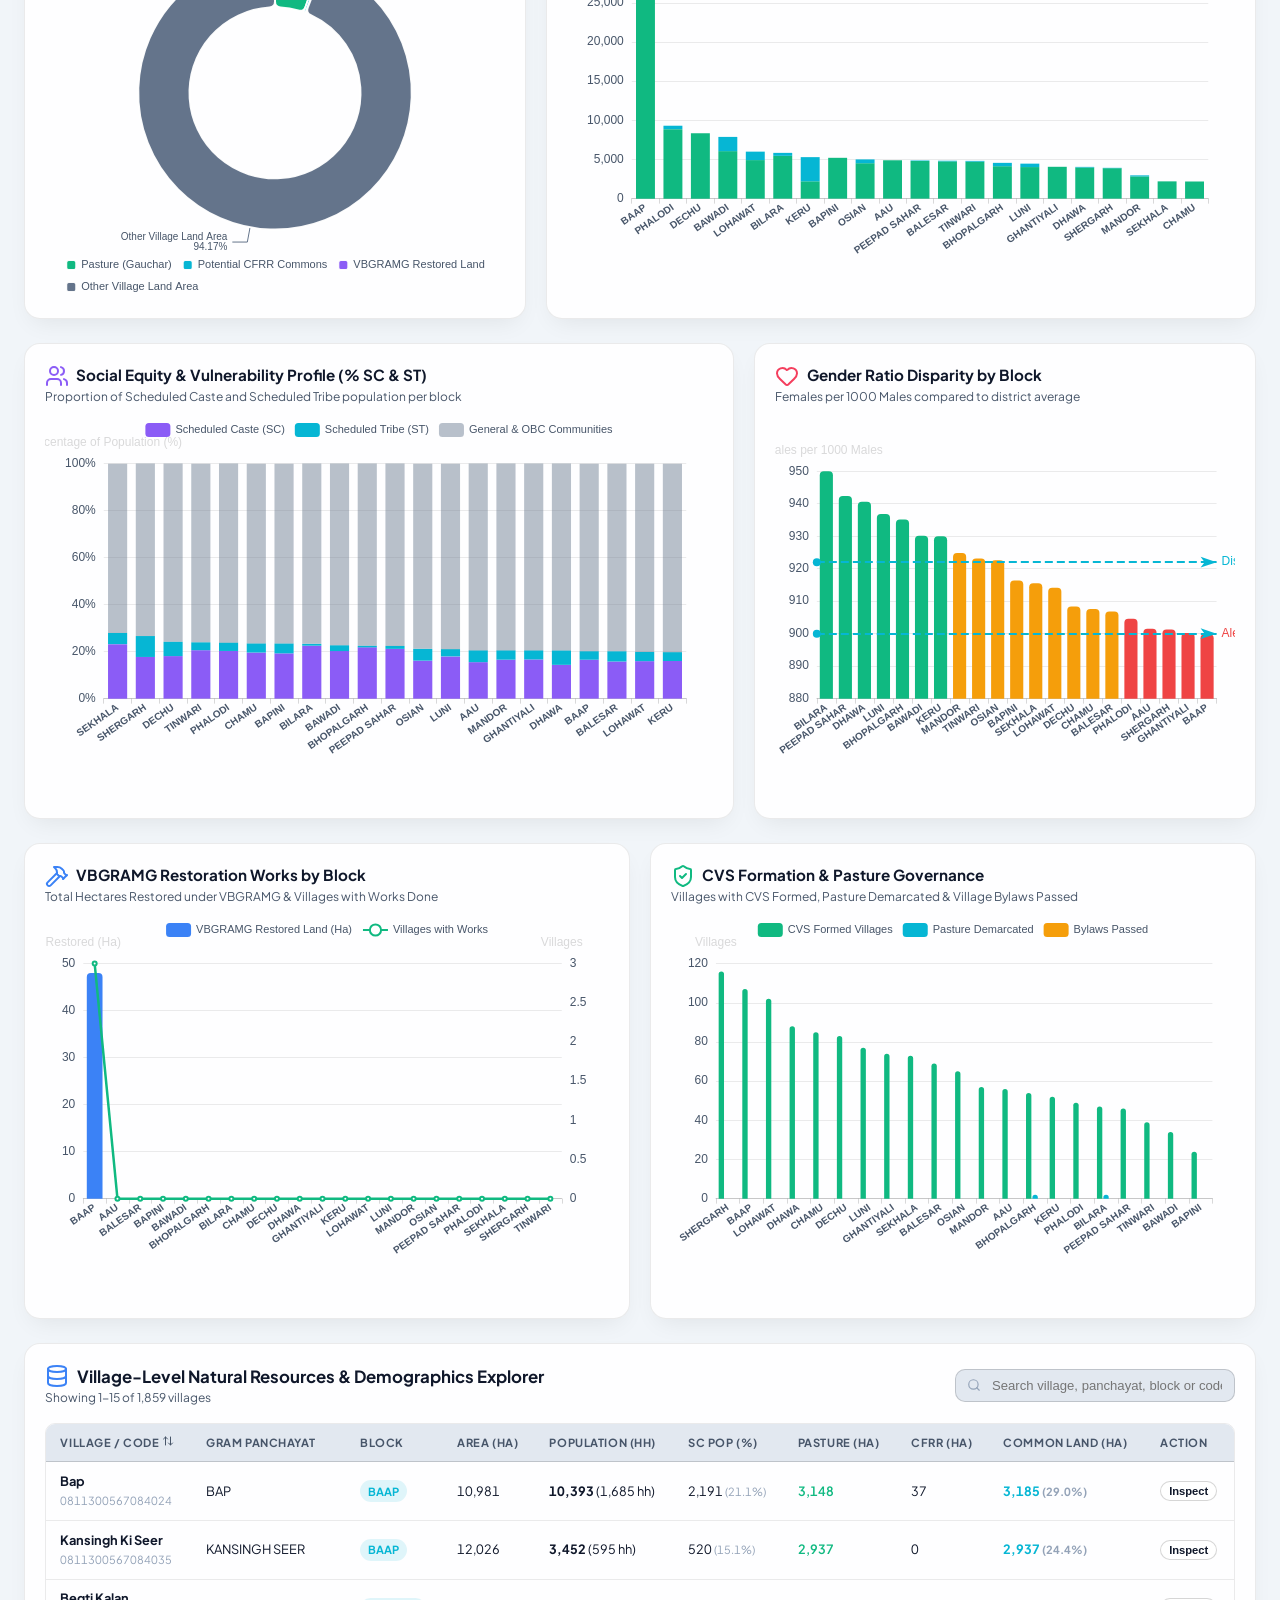
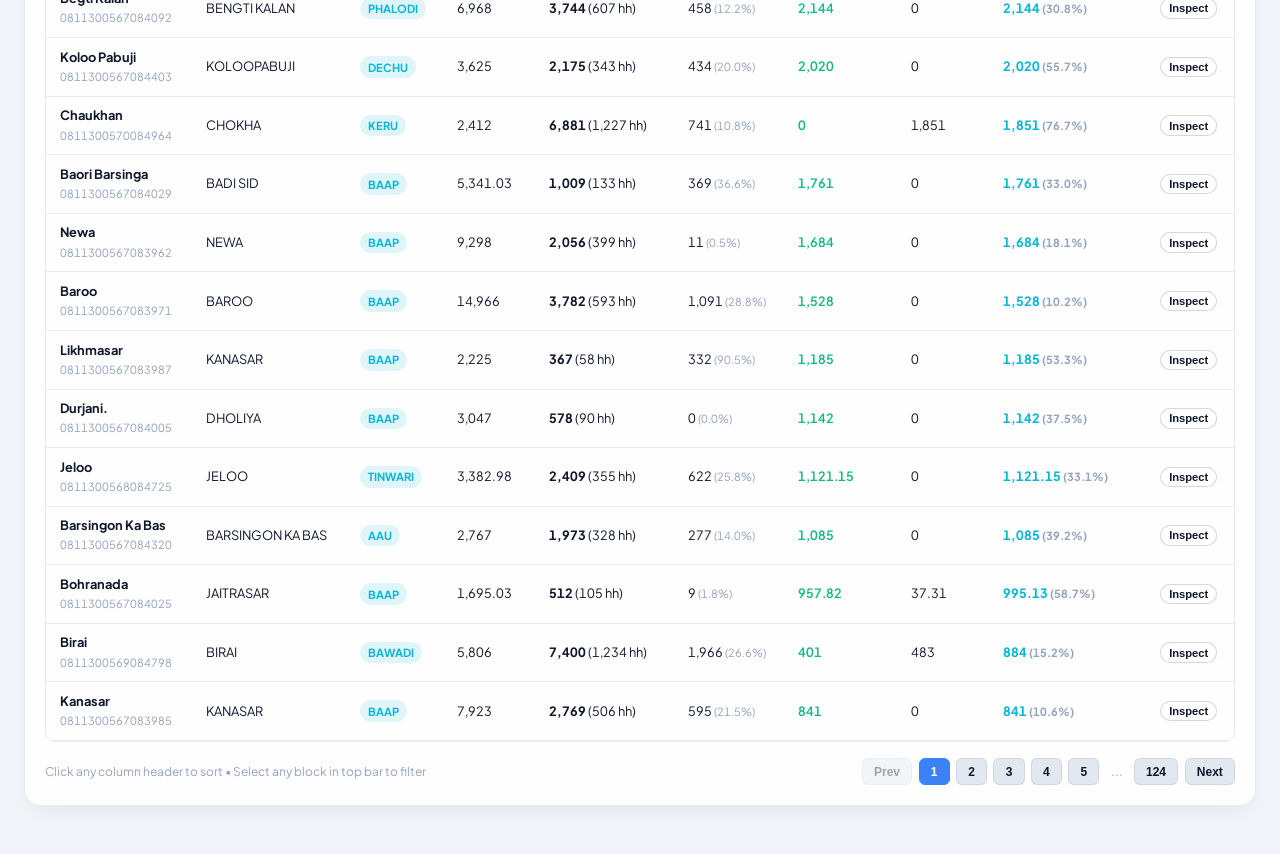
==== commit 53d08d43: "Added new districts" ====
--- a/index.html
+++ b/index.html
@@ -89,10 +89,18 @@
         <select id="district-select" class="custom-select" aria-label="Select District"
           style="font-weight:700;color:var(--accent-cyan);border-color:rgba(56,189,248,0.4);">
           <option value="jodhpur" selected>Jodhpur</option>
+          <option value="barmer">Barmer</option>
+          <option value="jaisalmer">Jaisalmer</option>
+          <option value="bikaner">Bikaner</option>
           <option value="kota">Kota</option>
           <option value="bundi">Bundi</option>
           <option value="jhalawar">Jhalawar</option>
           <option value="baran">Baran</option>
+          <option value="bhilwara">Bhilwara</option>
+          <option value="rajsamand">Rajsamand (Devgarh)</option>
+          <option value="udaipur">Udaipur</option>
+          <option value="pratapgarh">Pratapgarh</option>
+          <option value="sirohi">Sirohi</option>
           <option value="pali">Pali</option>
           <option value="ajmer">Ajmer</option>
         </select>
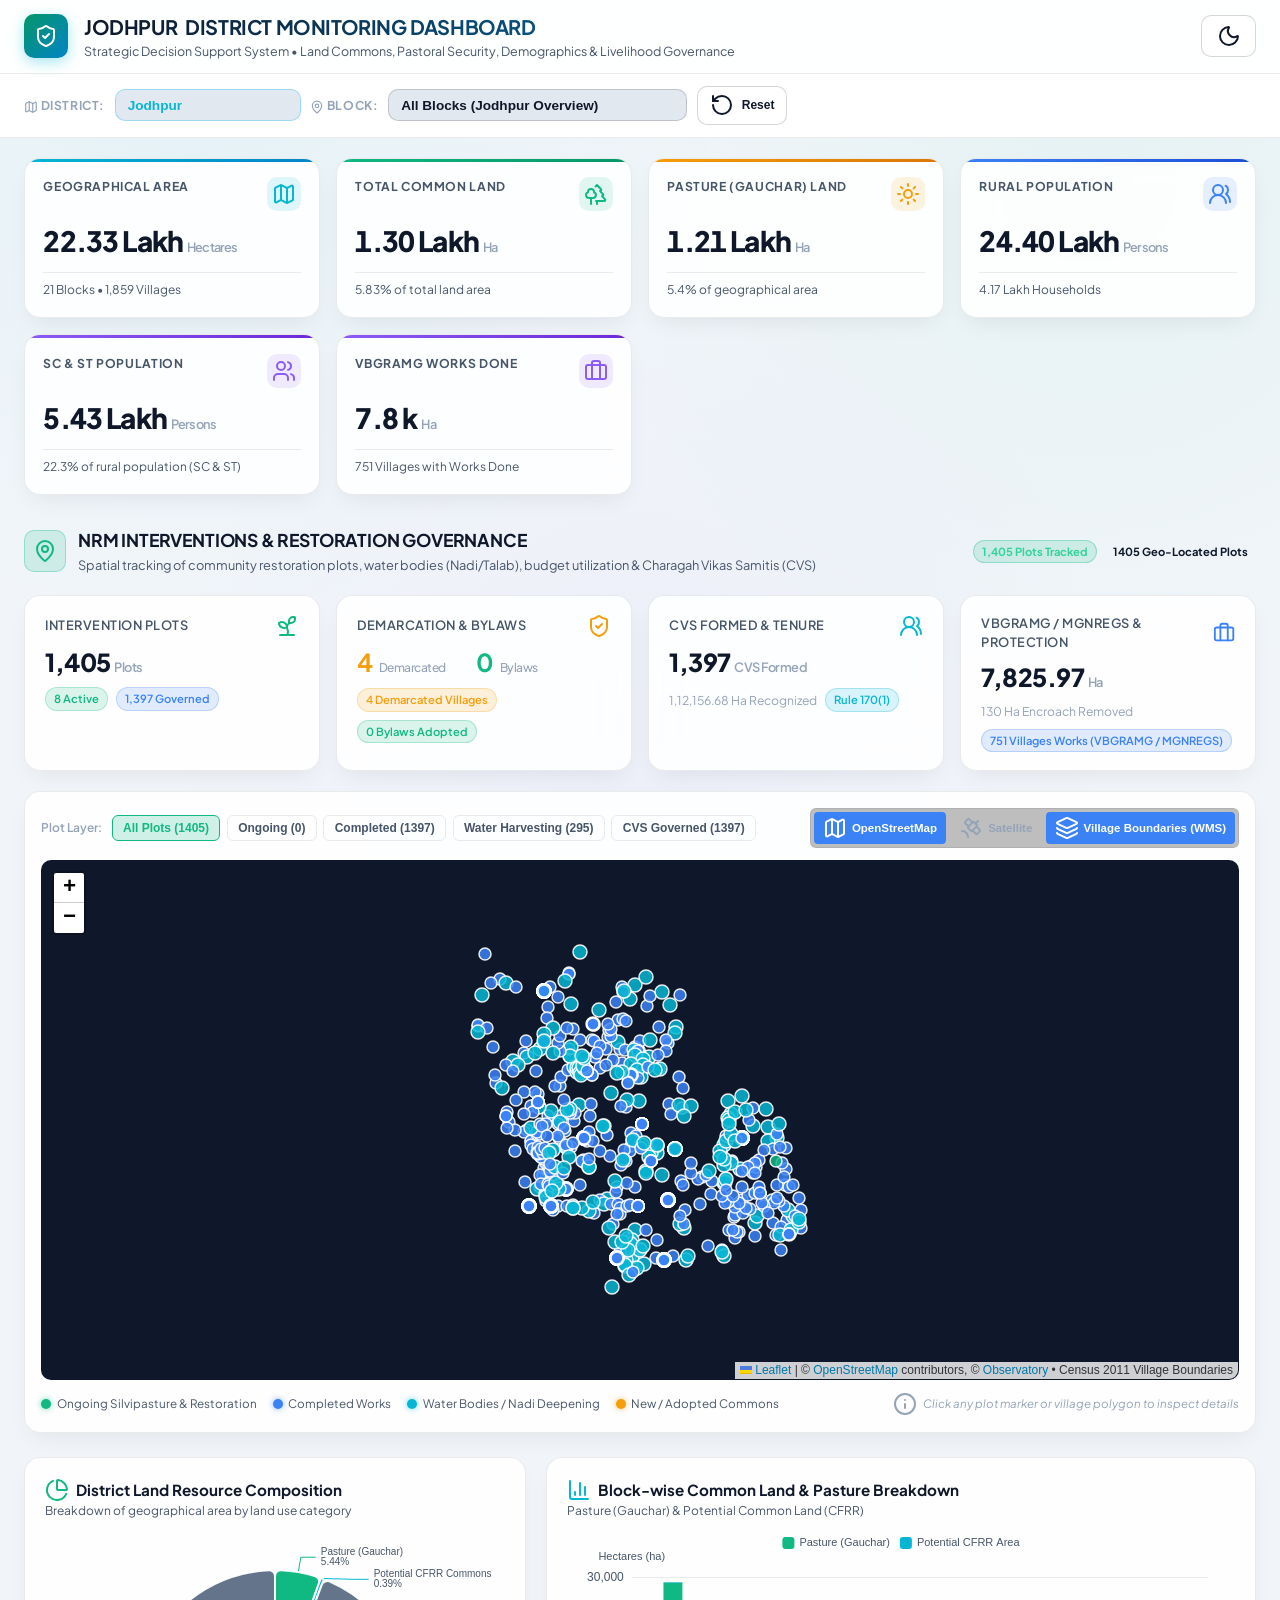
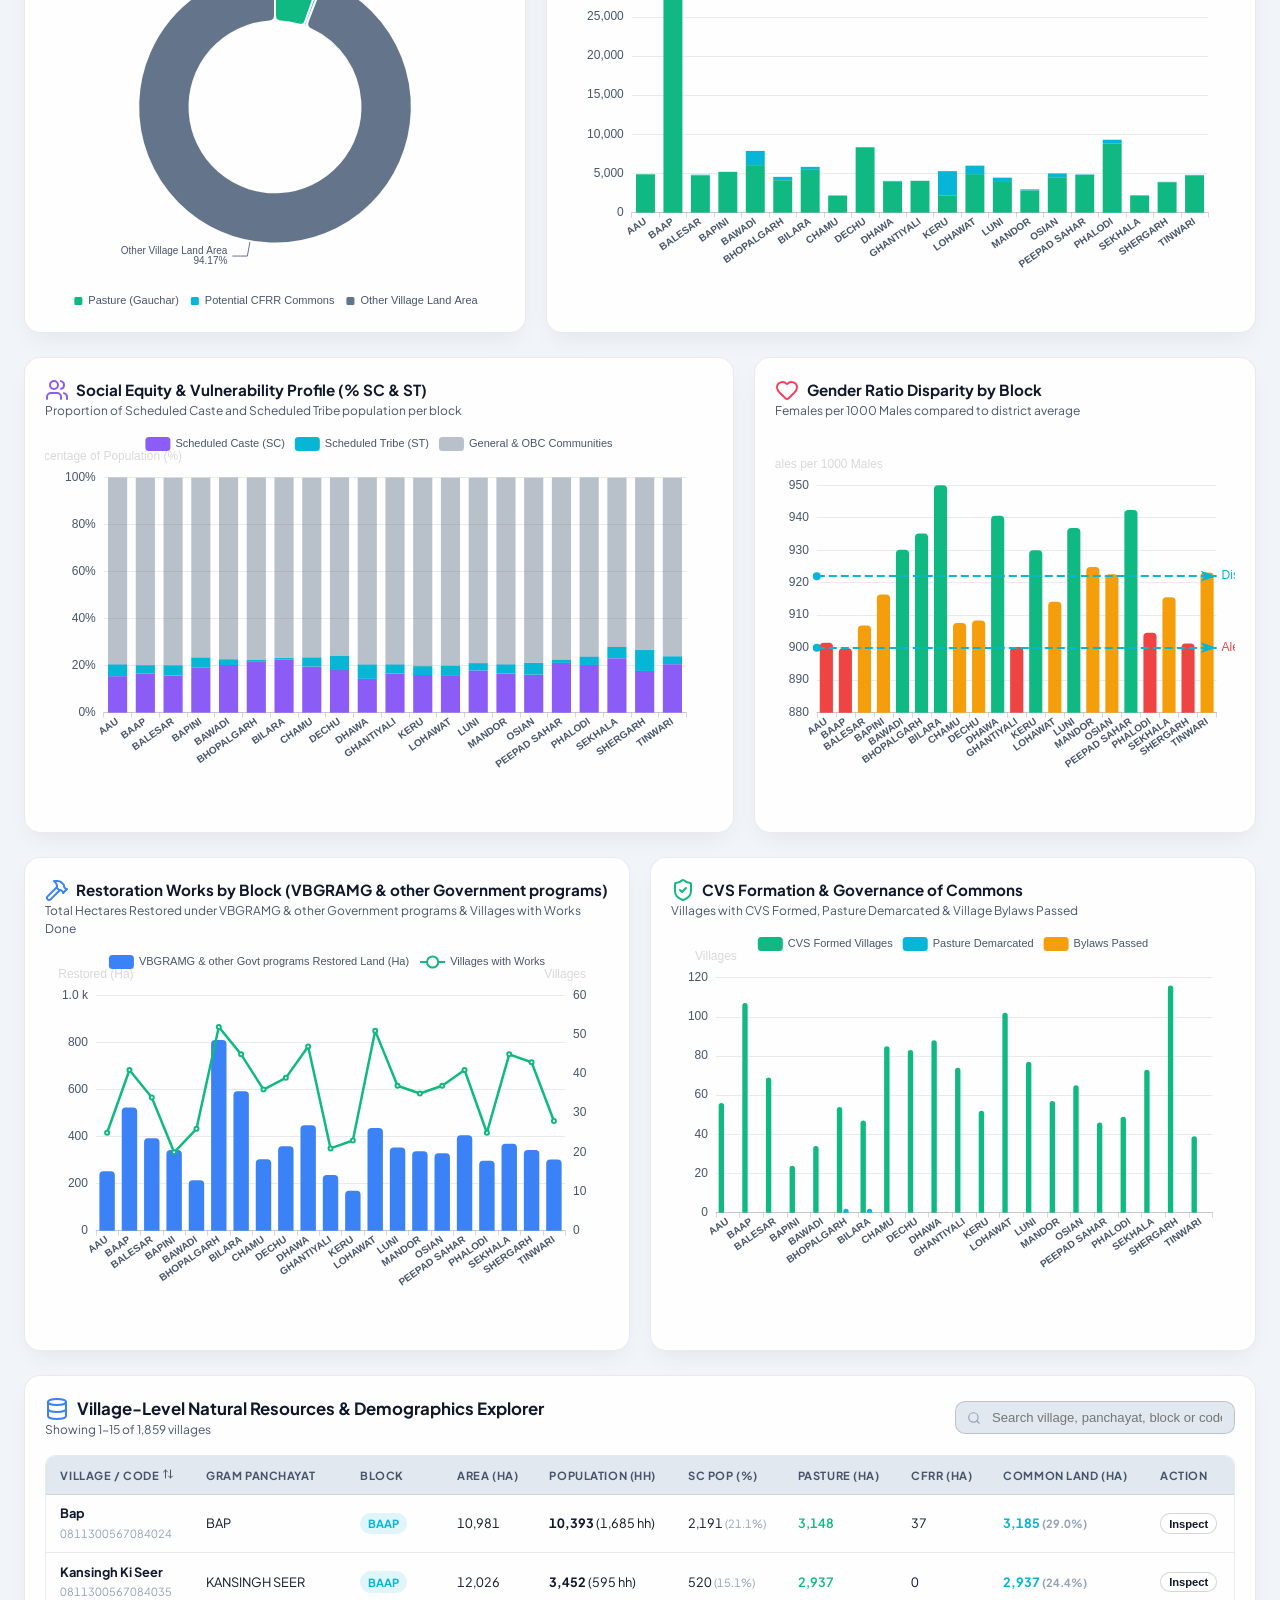
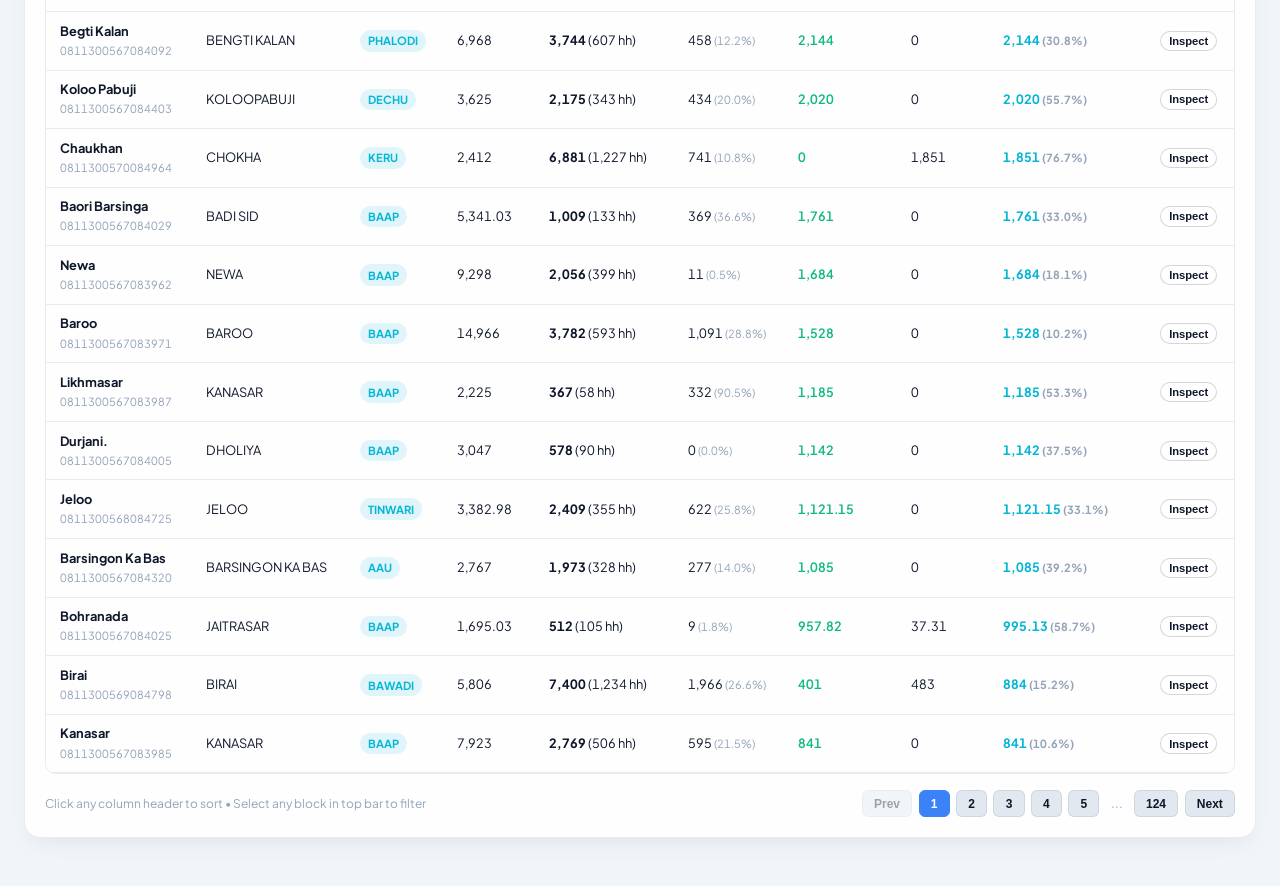
==== commit 754558b2: "Label changes" ====
--- a/index.html
+++ b/index.html
@@ -71,6 +71,11 @@
         <!-- <button id="print-report-btn" class="btn-pill" title="Print or save as executive PDF report">
           <i data-lucide="printer"></i> PDF Report
         </button> -->
+
+        <!-- Data Lineage Guide -->
+        <!-- <a href="data-lineage.html" target="_blank" class="btn-pill" title="Data Sources & Column Reference Guide" style="text-decoration:none;color:inherit;display:inline-flex;align-items:center;gap:0.4rem;">
+          <i data-lucide="book-open"></i> Data Guide
+        </a> -->
 
         <!-- Theme Toggle -->
         <button id="theme-toggle-btn" class="btn-pill" title="Toggle Dark / Light Theme" aria-label="Toggle theme">
@@ -288,8 +293,8 @@
           </div>
           <div class="nrm-kpi-val" id="nrm-plots-val">-- <span class="kpi-unit">Plots</span></div>
           <div class="nrm-kpi-sub" id="nrm-plots-sub">
-            <span class="status-pill green">-- Ongoing</span>
-            <span class="status-pill blue">-- Completed</span>
+            <span class="status-pill green" title="Restoration works ongoing; CVS resolution pending">-- Active</span>
+            <span class="status-pill blue" title="Formal CVS committee formed & resolution passed">-- Governed</span>
           </div>
         </div>
 
@@ -298,10 +303,16 @@
             <span class="nrm-kpi-label">Demarcation & Bylaws</span>
             <i data-lucide="shield-check" style="color:var(--accent-amber);"></i>
           </div>
-          <div class="nrm-kpi-val" id="nrm-budget-val">-- <span class="kpi-unit">Villages</span></div>
+          <div class="nrm-kpi-val" id="nrm-budget-val" style="display:flex;align-items:baseline;gap:6px;">
+            <span style="color:var(--accent-amber,#f59e0b);">--</span>
+            <span style="font-size:12px;font-weight:500;color:var(--text-muted);margin-right:4px;">Demarcated</span>
+            <span style="color:var(--border-color);font-weight:300;">|</span>
+            <span style="color:var(--accent-emerald,#10b981);">--</span>
+            <span style="font-size:12px;font-weight:500;color:var(--text-muted);">Bylaws</span>
+          </div>
           <div class="nrm-kpi-sub" id="nrm-budget-sub">
-            <span>-- Demarcated</span>
-            <span class="status-pill amber">-- Bylaws</span>
+            <span class="status-pill amber">-- Demarcated</span>
+            <span class="status-pill green">-- Bylaws</span>
           </div>
         </div>
 
@@ -319,13 +330,13 @@
 
         <div class="nrm-kpi-card">
           <div class="nrm-kpi-head">
-            <span class="nrm-kpi-label">VBGRAMG & Protection</span>
+            <span class="nrm-kpi-label">VBGRAMG / MGNREGS & Protection</span>
             <i data-lucide="briefcase" style="color:var(--accent-blue);"></i>
           </div>
           <div class="nrm-kpi-val" id="nrm-water-val">-- <span class="kpi-unit">Ha</span></div>
           <div class="nrm-kpi-sub" id="nrm-water-sub">
             <span>-- Ha Encroach Removed</span>
-            <span class="status-pill blue">Works Done</span>
+            <span class="status-pill blue">VBGRAMG / MGNREGS Works</span>
           </div>
         </div>
       </div>
@@ -377,7 +388,8 @@
       <div class="chart-card col-5">
         <div class="chart-card-header">
           <div class="chart-title-wrap">
-            <h3><i data-lucide="pie-chart" style="color:var(--accent-emerald);"></i> Land Resource Composition</h3>
+            <h3><i data-lucide="pie-chart" style="color:var(--accent-emerald);"></i> District Land Resource Composition
+            </h3>
             <p>Breakdown of geographical area by land use category</p>
           </div>
         </div>
@@ -390,7 +402,7 @@
           <div class="chart-title-wrap">
             <h3><i data-lucide="bar-chart-3" style="color:var(--accent-cyan);"></i> Block-wise Common Land & Pasture
               Breakdown</h3>
-            <p>Pasture (Gauchar), Culturable Wasteland, and Barren Land (Sorted by Total Commons)</p>
+            <p>Pasture (Gauchar) & Potential Common Land (CFRR)</p>
           </div>
         </div>
         <div id="chart-commons-bar" class="chart-container"></div>
@@ -426,12 +438,13 @@
 
     <!-- SECTION E: VBGRAMG Restoration & CVS Governance -->
     <section class="charts-grid-2">
-      <!-- VBGRAMG Restoration Works -->
+      <!-- VBGRAMG & other Govt programs Restoration Works -->
       <div class="chart-card col-6">
         <div class="chart-card-header">
           <div class="chart-title-wrap">
-            <h3><i data-lucide="hammer" style="color:var(--accent-blue);"></i> VBGRAMG Restoration Works by Block</h3>
-            <p>Total Hectares Restored under VBGRAMG & Villages with Works Done</p>
+            <h3><i data-lucide="hammer" style="color:var(--accent-blue);"></i> Restoration Works by Block (VBGRAMG &
+              other Government programs)</h3>
+            <p>Total Hectares Restored under VBGRAMG & other Government programs & Villages with Works Done</p>
           </div>
         </div>
         <div id="chart-mgnrega" class="chart-container"></div>
@@ -441,7 +454,8 @@
       <div class="chart-card col-6">
         <div class="chart-card-header">
           <div class="chart-title-wrap">
-            <h3><i data-lucide="shield-check" style="color:var(--accent-emerald);"></i> CVS Formation & Pasture Governance</h3>
+            <h3><i data-lucide="shield-check" style="color:var(--accent-emerald);"></i> CVS Formation & Governance of
+              Commons</h3>
             <p>Villages with CVS Formed, Pasture Demarcated & Village Bylaws Passed</p>
           </div>
         </div>
@@ -552,8 +566,10 @@
       <div class="modal-header">
         <div>
           <div style="display: flex; align-items: center; gap: 0.6rem; flex-wrap: wrap;">
-            <h3 id="village-modal-title" style="margin: 0; font-size: 1.35rem; font-weight: 700; color: var(--text-primary);">Village Details</h3>
-            <span id="village-modal-code" class="decision-badge" style="background: rgba(6,182,212,0.12); color: var(--accent-cyan); font-family: var(--font-mono); font-size: 0.75rem;">CODE11</span>
+            <h3 id="village-modal-title"
+              style="margin: 0; font-size: 1.35rem; font-weight: 700; color: var(--text-primary);">Village Details</h3>
+            <span id="village-modal-code" class="decision-badge"
+              style="background: rgba(6,182,212,0.12); color: var(--accent-cyan); font-family: var(--font-mono); font-size: 0.75rem;">CODE11</span>
           </div>
           <div id="village-modal-subtitle" style="font-size: 0.82rem; color: var(--text-muted); margin-top: 0.25rem;">
             Gram Panchayat • Block • District
@@ -562,7 +578,8 @@
         <button id="close-village-modal-btn" class="modal-close-btn" aria-label="Close modal">&times;</button>
       </div>
 
-      <div id="village-modal-body" style="display: flex; flex-direction: column; gap: 1.25rem; max-height: calc(85vh - 120px); overflow-y: auto; padding-right: 4px;">
+      <div id="village-modal-body"
+        style="display: flex; flex-direction: column; gap: 1.25rem; max-height: calc(85vh - 120px); overflow-y: auto; padding-right: 4px;">
         <!-- Populated dynamically via JS -->
       </div>
     </div>
